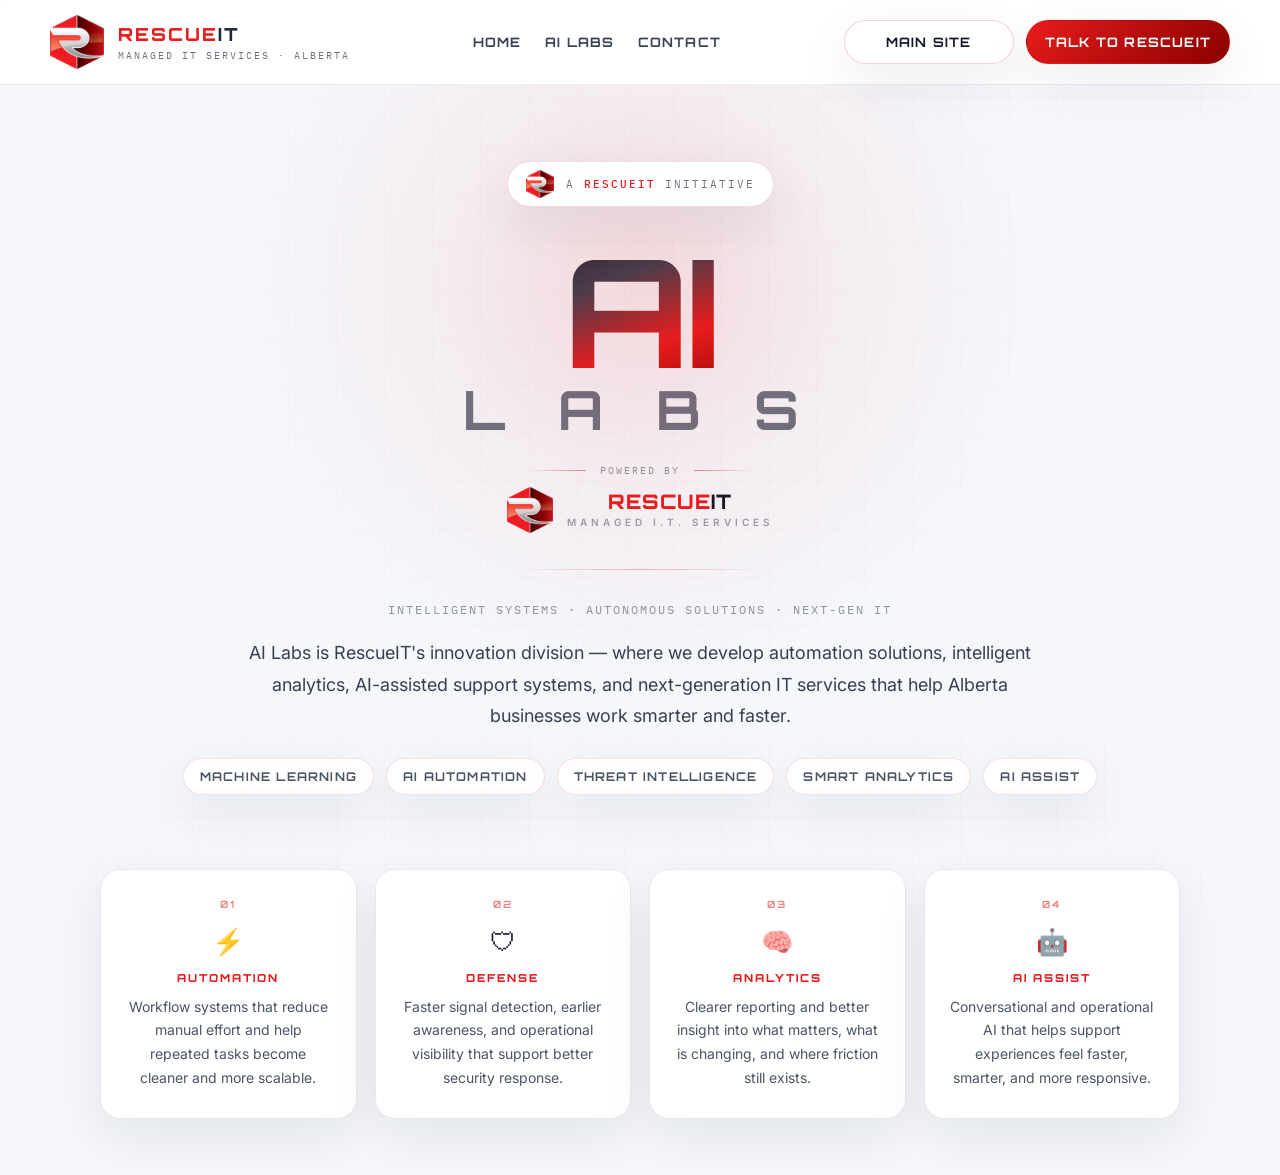
==== ai-labs.html @ b79b4581 "Fix mobile responsiveness for RescueIT website - Add comprehensive mobile media queries (@820px and " ====
<!DOCTYPE html>
<html lang="en">
<head>
  <meta charset="UTF-8" />
  <meta name="viewport" content="width=device-width, initial-scale=1.0" />
  <title>AI Labs — Powered by RescueIT</title>
  <link rel="stylesheet" href="styles.css" />
  <style>
    .labs-hero{position:relative;display:flex;flex-direction:column;align-items:center;justify-content:center;text-align:center;padding:76px 24px 56px;overflow:hidden}
    .labs-hero::before{content:'';position:absolute;top:-180px;left:50%;transform:translateX(-50%);width:760px;height:760px;border-radius:50%;background:radial-gradient(circle, rgba(232,28,28,.14) 0%, rgba(232,28,28,.05) 34%, transparent 72%)}
    .labs-powered-top{display:flex;align-items:center;gap:12px;margin-bottom:36px;padding:8px 18px;border:1px solid rgba(204,17,17,0.16);background:#fff;backdrop-filter:blur(8px);box-shadow:var(--shadow);border-radius:999px}
    .labs-powered-top img{width:28px;height:28px;object-fit:contain}.labs-powered-text{font-family:'IBM Plex Mono',monospace;font-size:11px;letter-spacing:2px;color:#6b7280;text-transform:uppercase}.labs-powered-text strong{color:#e81c1c;font-weight:500}
    .labs-main-title{line-height:1;margin-bottom:6px}.labs-main-title .lbl-ai{font-family:'Orbitron',sans-serif;font-weight:800;font-size:clamp(86px,16vw,150px);letter-spacing:-2px;background:linear-gradient(160deg,#111827 0%, #374151 35%, #E81C1C 65%, #8B0000 100%);-webkit-background-clip:text;-webkit-text-fill-color:transparent;background-clip:text;display:block;line-height:.9}.labs-main-title .lbl-labs{font-family:'Orbitron',sans-serif;font-weight:700;font-size:clamp(30px,5.6vw,54px);letter-spacing:18px;color:#6b7280;display:block;text-transform:uppercase;margin-top:4px}
    .labs-powered-line{display:flex;align-items:center;justify-content:center;gap:14px;margin-top:22px;margin-bottom:10px}.labs-rule{width:60px;height:1px;background:linear-gradient(90deg, transparent, rgba(204,17,17,0.5))}.labs-rule.right{background:linear-gradient(90deg, rgba(204,17,17,0.5), transparent)}.labs-label{font-family:'IBM Plex Mono',monospace;font-size:10px;letter-spacing:2px;color:rgba(17,24,39,0.45);text-transform:uppercase}
    .labs-rescueit-mark{display:flex;align-items:center;gap:14px;margin-bottom:18px}.labs-rescueit-mark img{width:46px;height:46px;object-fit:contain}.labs-rm-name{font-family:'Orbitron',sans-serif;font-weight:800;font-size:20px;letter-spacing:1px;line-height:1}.labs-rm-name .r{color:#e81c1c}.labs-rm-name .it{color:#111827}.labs-rm-sub{font-family:'Inter',sans-serif;font-size:10px;font-weight:600;letter-spacing:4px;color:rgba(17,24,39,0.4);text-transform:uppercase;margin-top:4px}
    .labs-tagline{font-family:'IBM Plex Mono',monospace;font-size:12px;color:rgba(17,24,39,0.45);letter-spacing:2px;text-transform:uppercase;margin-top:32px;margin-bottom:20px}.labs-copy{max-width:820px;font-size:18px;line-height:1.75;color:#374151;margin-bottom:26px}.hero-pill{background:#fff;border-color:rgba(204,17,17,.14);color:#4b5563}
    .labs-card-grid{display:grid;grid-template-columns:repeat(4,1fr);gap:18px;width:100%;max-width:1080px;margin-top:46px}.labs-card{padding:28px 24px;background:#fff;border:1px solid var(--line);border-radius:20px;box-shadow:var(--shadow);position:relative}.labs-card::after{content:'';position:absolute;left:0;right:0;bottom:0;height:3px;background:linear-gradient(90deg, transparent, #cc1111, transparent);transform:scaleX(0);transition:transform .35s ease}.labs-card:hover::after{transform:scaleX(1)}.labs-card-no{font-family:'Orbitron',sans-serif;font-size:10px;color:rgba(204,17,17,0.5);letter-spacing:2px;margin-bottom:16px;font-weight:700}.labs-card-icon{font-size:26px;margin-bottom:14px}.labs-card-title{font-family:'Orbitron',sans-serif;font-size:11px;font-weight:800;letter-spacing:2px;color:#e81c1c;text-transform:uppercase;margin-bottom:10px}.labs-card-copy{font-size:14px;color:#4b5563;line-height:1.7}
    @media (max-width:1100px){.labs-card-grid{grid-template-columns:repeat(2,1fr)}}
    @media (max-width:820px){
      .labs-hero{padding:56px 20px 42px}
      .labs-powered-top{padding:6px 14px;margin-bottom:28px}
      .labs-powered-top img{width:24px;height:24px}
      .labs-powered-text{font-size:10px;letter-spacing:1.5px}
      .labs-main-title .lbl-ai{font-size:clamp(64px,14vw,110px)}
      .labs-main-title .lbl-labs{font-size:clamp(24px,5vw,42px);letter-spacing:10px}
      .labs-rule{width:40px}
      .labs-label{font-size:9px}
      .labs-rescueit-mark{transform:scale(.9);margin-bottom:14px}
      .labs-rescueit-mark img{width:38px;height:38px}
      .labs-rm-name{font-size:18px}
      .labs-tagline{font-size:11px;letter-spacing:1.5px;margin-top:24px;margin-bottom:16px}
      .labs-copy{font-size:16px;line-height:1.7;margin-bottom:20px}
      .labs-card-grid{grid-template-columns:1fr;gap:14px;margin-top:36px}
      .labs-card{padding:22px 18px}
      .labs-card-icon{font-size:24px;margin-bottom:12px}
      .labs-card-title{font-size:10px}
      .labs-card-copy{font-size:14px}
    }
    @media (max-width:480px){
      .labs-hero{padding:42px 16px 32px}
      .labs-main-title .lbl-ai{font-size:clamp(56px,12vw,90px)}
      .labs-main-title .lbl-labs{font-size:clamp(20px,4.5vw,36px);letter-spacing:8px}
      .labs-copy{font-size:15px}
      .labs-card{padding:20px 16px}
    }
  </style>
</head>
<body>
  <div class="shell">
    <header class="topbar">
      <div class="container topbar-inner">
        <a class="brand" href="index.html"><img class="brand-logo" src="logo.png" alt="RescueIT logo" /><div><div class="brand-name"><span class="r">RESCUE</span><span class="it">IT</span></div><div class="brand-sub">Managed IT Services · Alberta</div></div></a>
        <nav class="nav"><a href="index.html">Home</a><a class="active" href="ai-labs.html">AI Labs</a><a href="index.html#contact">Contact</a></nav>
        <div class="cta-group"><a class="btn" href="index.html">Main Site</a><a class="btn primary" href="index.html#contact">Talk to RescueIT</a></div>
      </div>
    </header>

    <section class="labs-hero">
      <div class="labs-powered-top"><img src="logo.png" alt="RescueIT logo" /><div class="labs-powered-text">A <strong>RescueIT</strong> Initiative</div></div>
      <div class="labs-main-title"><span class="lbl-ai">AI</span><span class="lbl-labs">L A B S</span></div>
      <div class="labs-powered-line"><div class="labs-rule"></div><span class="labs-label">Powered by</span><div class="labs-rule right"></div></div>
      <div class="labs-rescueit-mark"><img src="logo.png" alt="RescueIT logo" /><div><div class="labs-rm-name"><span class="r">RESCUE</span><span class="it">IT</span></div><div class="labs-rm-sub">Managed I.T. Services</div></div></div>
      <div style="width:260px;max-width:80vw;height:1px;background:linear-gradient(90deg,transparent,rgba(204,17,17,0.28),transparent);margin:18px auto 0;"></div>
      <p class="labs-tagline">Intelligent Systems · Autonomous Solutions · Next-Gen IT</p>
      <p class="labs-copy">AI Labs is RescueIT's innovation division — where we develop automation solutions, intelligent analytics, AI-assisted support systems, and next-generation IT services that help Alberta businesses work smarter and faster.</p>
      <div class="hero-list"><div class="hero-pill">Machine Learning</div><div class="hero-pill">AI Automation</div><div class="hero-pill">Threat Intelligence</div><div class="hero-pill">Smart Analytics</div><div class="hero-pill">AI Assist</div></div>
      <div class="labs-card-grid">
        <div class="labs-card"><div class="labs-card-no">01</div><div class="labs-card-icon">⚡</div><div class="labs-card-title">Automation</div><div class="labs-card-copy">Workflow systems that reduce manual effort and help repeated tasks become cleaner and more scalable.</div></div>
        <div class="labs-card"><div class="labs-card-no">02</div><div class="labs-card-icon">🛡</div><div class="labs-card-title">Defense</div><div class="labs-card-copy">Faster signal detection, earlier awareness, and operational visibility that support better security response.</div></div>
        <div class="labs-card"><div class="labs-card-no">03</div><div class="labs-card-icon">🧠</div><div class="labs-card-title">Analytics</div><div class="labs-card-copy">Clearer reporting and better insight into what matters, what is changing, and where friction still exists.</div></div>
        <div class="labs-card"><div class="labs-card-no">04</div><div class="labs-card-icon">🤖</div><div class="labs-card-title">AI Assist</div><div class="labs-card-copy">Conversational and operational AI that helps support experiences feel faster, smarter, and more responsive.</div></div>
      </div>
    </section>
  </div>
</body>
</html>
---- styles.css ----
@import url('https://fonts.googleapis.com/css2?family=Inter:wght@400;500;600;700;800&family=Orbitron:wght@600;700;800;900&family=IBM+Plex+Mono:wght@400;500&display=swap');
:root {
  --red:#cc1111; --red-bright:#e81c1c; --red-dark:#8b0000; --bg:#f5f7fb; --panel:#ffffff; --line:#e5e7eb; --text:#111827; --text-soft:#374151; --text-muted:#6b7280; --shadow:0 18px 50px rgba(17,24,39,.08); --max:1180px;
}
*{box-sizing:border-box;margin:0;padding:0} html{scroll-behavior:smooth} body{background:var(--bg);color:var(--text);font-family:'Inter',sans-serif;overflow-x:hidden}
body::before{content:'';position:fixed;inset:0;background-image:linear-gradient(rgba(204,17,17,0.02) 1px, transparent 1px),linear-gradient(90deg, rgba(204,17,17,0.02) 1px, transparent 1px);background-size:48px 48px;pointer-events:none;z-index:0} a{color:inherit;text-decoration:none} img{max-width:100%;display:block}.shell{position:relative;z-index:2}.container{width:min(var(--max), calc(100% - 40px));margin:0 auto}
.topbar{position:sticky;top:0;z-index:30;border-bottom:1px solid rgba(17,24,39,.08);background:rgba(255,255,255,.92);backdrop-filter:blur(12px)}.topbar-inner{min-height:84px;display:flex;align-items:center;justify-content:space-between;gap:24px}.brand{display:flex;align-items:center;gap:14px;min-width:0}.brand-logo{width:54px;height:54px;object-fit:contain}.brand-name{font-family:'Orbitron',sans-serif;font-weight:800;letter-spacing:2px;font-size:18px}.brand-name .r{color:var(--red-bright)}.brand-name .it{color:#1f2937}.brand-sub{font-family:'IBM Plex Mono',monospace;font-size:10px;letter-spacing:2px;text-transform:uppercase;color:var(--text-muted);margin-top:4px}
.nav{display:flex;align-items:center;gap:24px;flex-wrap:wrap;justify-content:center}.nav a{font-family:'Orbitron',sans-serif;font-size:13px;font-weight:700;letter-spacing:1.1px;text-transform:uppercase;color:var(--text-soft);transition:color .25s ease}.nav a:hover{color:var(--red)}
.cta-group{display:flex;gap:12px;flex-wrap:wrap;justify-content:flex-end}.btn{font-family:'Orbitron',sans-serif;display:inline-flex;align-items:center;justify-content:center;min-height:44px;min-width:170px;padding:0 18px;border:1px solid rgba(204,17,17,0.18);background:#fff;color:var(--text);font-size:13px;font-weight:700;letter-spacing:1.2px;text-transform:uppercase;transition:all .25s ease;box-shadow:var(--shadow);border-radius:999px;text-align:center}.btn:hover{border-color:var(--red-bright);transform:translateY(-1px)}.btn.primary{background:linear-gradient(135deg,var(--red-bright),var(--red-dark));border-color:transparent;color:#fff}
.hero{padding:86px 0 56px;position:relative;overflow:hidden}.hero::before{content:'';position:absolute;top:-140px;right:-120px;width:520px;height:520px;border-radius:50%;background:radial-gradient(circle, rgba(232,28,28,.14) 0%, rgba(232,28,28,.05) 32%, transparent 72%)}.hero-grid{display:grid;grid-template-columns:1.08fr .92fr;gap:48px;align-items:center}.eyebrow{display:inline-flex;align-items:center;gap:10px;padding:8px 20px;border:1px solid #d0ced4;background:transparent;font-family:'IBM Plex Mono',monospace;font-size:12px;letter-spacing:3px;text-transform:uppercase;color:#3a3a4a;margin-bottom:22px;box-shadow:none;border-radius:25px}.eyebrow strong{color:#e63946;font-weight:400}
h1{font-family:'Orbitron',sans-serif;font-size:clamp(42px,7vw,80px);line-height:1.05;letter-spacing:0px;margin-bottom:20px;max-width:11ch;color:#1a1a2e;font-weight:800;text-transform:lowercase}.h1-line1{color:#1a1a2e}.h1-line2{color:#7d1a2e}.h1-line3{color:#e63946}.h1-line4{color:#1a1a2e}.hero-copy{max-width:720px;font-size:20px;line-height:1.7;color:var(--text-soft);margin-bottom:28px}.hero-list{display:flex;flex-wrap:wrap;gap:12px;margin-bottom:28px}.hero-pill{font-family:'Orbitron',sans-serif;padding:10px 16px;border:1px solid rgba(204,17,17,0.14);background:#fff;font-size:12px;letter-spacing:1.2px;font-weight:700;text-transform:uppercase;color:#4b5563;box-shadow:var(--shadow);border-radius:999px}
.section{padding:82px 0}.section-head{max-width:820px;margin-bottom:36px}.section-kicker,.panel-kicker{font-family:'IBM Plex Mono',monospace;font-size:10px;letter-spacing:2px;text-transform:uppercase;color:var(--red);margin-bottom:14px}.section-title,.panel-title{font-family:'Orbitron',sans-serif;font-size:clamp(28px,4vw,40px);line-height:1.12;letter-spacing:1px;margin-bottom:14px;color:#111827;font-weight:800}.section-copy,.panel-copy{color:var(--text-soft);font-size:17px;line-height:1.75}
.grid-2,.grid-3,.grid-4{display:grid;gap:18px}.grid-2{grid-template-columns:repeat(2,1fr)}.grid-3{grid-template-columns:repeat(3,1fr)}.grid-4{grid-template-columns:repeat(4,1fr)}.panel,.card{background:#fff;border:1px solid var(--line);padding:24px;position:relative;overflow:hidden;transition:all .25s ease;box-shadow:var(--shadow);border-radius:20px}.panel::after,.card::after{content:'';position:absolute;left:0;right:0;bottom:0;height:3px;background:linear-gradient(90deg,transparent,var(--red),transparent);transform:scaleX(0);transition:transform .3s ease}.panel:hover::after,.card:hover::after{transform:scaleX(1)}.card:hover{transform:translateY(-4px)}.card-no{font-family:'Orbitron',sans-serif;color:rgba(232,28,28,.82);font-size:18px;margin-bottom:12px;font-weight:800}.card-title{font-family:'Orbitron',sans-serif;font-size:13px;text-transform:uppercase;letter-spacing:1.5px;color:var(--red-bright);margin-bottom:8px;font-weight:700}.card-copy{font-size:15px}
.contact-grid{display:grid;grid-template-columns:1.1fr .9fr;gap:22px}.contact-item{padding-bottom:14px;border-bottom:1px solid var(--line)}.contact-item:last-child{border-bottom:none;padding-bottom:0}.contact-label{font-family:'IBM Plex Mono',monospace;font-size:10px;letter-spacing:2px;text-transform:uppercase;color:var(--red);margin-bottom:7px}.contact-value{color:#111827;font-size:20px;font-weight:700}
/* HubSpot Form Responsive Styles */
#hubspot-form-wrapper{width:100%}
#hubspot-form-wrapper .hs-form{width:100%!important}
#hubspot-form-wrapper .hs-form-field{margin-bottom:16px}
#hubspot-form-wrapper .hs-input{width:100%!important;padding:12px 16px;border:1px solid var(--line);border-radius:8px;font-size:15px;font-family:'Inter',sans-serif;transition:border-color .25s ease}
#hubspot-form-wrapper .hs-input:focus{outline:none;border-color:var(--red-bright)}
#hubspot-form-wrapper textarea.hs-input{min-height:120px;resize:vertical}
#hubspot-form-wrapper .hs-button{font-family:'Orbitron',sans-serif;width:100%;min-height:48px;padding:0 24px;background:linear-gradient(135deg,var(--red-bright),var(--red-dark));border:none;color:#fff;font-size:13px;font-weight:700;letter-spacing:1.2px;text-transform:uppercase;border-radius:999px;cursor:pointer;transition:all .25s ease}
#hubspot-form-wrapper .hs-button:hover{transform:translateY(-1px);box-shadow:0 8px 24px rgba(204,17,17,0.25)}
#hubspot-form-wrapper .hs-error-msgs{list-style:none;padding:0;margin:8px 0 0 0}
#hubspot-form-wrapper .hs-error-msg{color:var(--red);font-size:13px;margin-top:4px}

.footer{border-top:1px solid rgba(17,24,39,.08);padding:28px 0 42px}.footer-inner{display:flex;align-items:center;justify-content:space-between;gap:20px;flex-wrap:wrap}.footer-copy{font-family:'IBM Plex Mono',monospace;font-size:10px;color:var(--text-muted);letter-spacing:2px;text-transform:uppercase}
/* Tablet breakpoint */
@media (max-width:1100px){
  .hero-grid,.contact-grid{grid-template-columns:1fr}
  .grid-3,.grid-4{grid-template-columns:repeat(2,1fr)}
  .container{width:calc(100% - 32px)}
}

/* Mobile breakpoint */
@media (max-width:820px){
  /* Header/Navigation */
  .topbar{position:relative}
  .topbar-inner{min-height:auto;padding:14px 0;flex-direction:column;align-items:stretch;gap:16px}
  .brand{justify-content:center}
  .brand-logo{width:44px;height:44px}
  .brand-name{font-size:16px;letter-spacing:1.5px}
  .brand-sub{font-size:9px}
  
  /* Navigation - horizontal scroll on mobile */
  .nav{justify-content:flex-start;overflow-x:auto;padding-bottom:4px;-webkit-overflow-scrolling:touch}
  .nav::-webkit-scrollbar{height:2px}
  .nav::-webkit-scrollbar-thumb{background:rgba(204,17,17,0.3);border-radius:2px}
  .nav a{white-space:nowrap;font-size:11px}
  
  /* CTA buttons - stack vertically on mobile */
  .cta-group{flex-direction:column;gap:10px}
  .btn{width:100%;min-height:48px;font-size:12px;min-width:auto}
  
  /* Hero section */
  .hero{padding:48px 0 36px}
  .hero-grid{grid-template-columns:1fr;gap:32px}
  .eyebrow{font-size:10px;letter-spacing:2px;padding:6px 14px}
  h1{font-size:clamp(36px,10vw,56px);max-width:100%;margin-bottom:18px}
  .hero-copy{font-size:16px;line-height:1.65;margin-bottom:20px}
  .hero-list{gap:8px;margin-bottom:20px}
  .hero-pill{font-size:10px;padding:8px 12px}
  
  /* Panel responsive */
  .panel{padding:20px}
  .panel-kicker{font-size:9px}
  .panel-title{font-size:clamp(22px,5vw,32px);line-height:1.2}
  .panel-copy{font-size:15px;line-height:1.7}
  .panel-grid{grid-template-columns:1fr!important}
  
  /* Grids - all single column on mobile */
  .grid-2,.grid-3,.grid-4{grid-template-columns:1fr;gap:14px}
  
  /* Cards */
  .card,.panel{padding:20px;border-radius:16px}
  .card-no{font-size:16px;margin-bottom:10px}
  .card-title{font-size:12px;letter-spacing:1.2px}
  .card-copy{font-size:15px;line-height:1.65}
  
  /* Sections */
  .section{padding:56px 0}
  .section-head{margin-bottom:28px}
  .section-kicker{font-size:9px}
  .section-title{font-size:clamp(24px,6vw,36px);line-height:1.15}
  .section-copy{font-size:16px;line-height:1.7}
  
  /* Contact section */
  .contact-grid{grid-template-columns:1fr;gap:18px}
  .contact-value{font-size:18px}
  
  /* HubSpot form mobile adjustments */
  #hubspot-form-wrapper .hs-input{font-size:16px;padding:14px}
  #hubspot-form-wrapper textarea.hs-input{min-height:100px}
  #hubspot-form-wrapper .hs-button{min-height:52px;font-size:12px}
  
  /* Footer */
  .footer{padding:24px 0 36px}
  .footer-inner{flex-direction:column;align-items:center;text-align:center}
  .footer-copy{font-size:9px}
  
  /* Container width for mobile */
  .container{width:calc(100% - 24px)}
}

/* Small mobile breakpoint */
@media (max-width:480px){
  h1{font-size:clamp(32px,9vw,48px)}
  .hero-copy,.section-copy,.panel-copy,.card-copy{font-size:15px}
  .btn{min-height:46px;font-size:11px;padding:0 14px}
  .hero{padding:36px 0 28px}
  .section{padding:42px 0}
  .container{width:calc(100% - 20px)}
  .panel-title,.section-title{font-size:clamp(20px,5.5vw,30px)}
  .card,.panel{padding:18px}
}
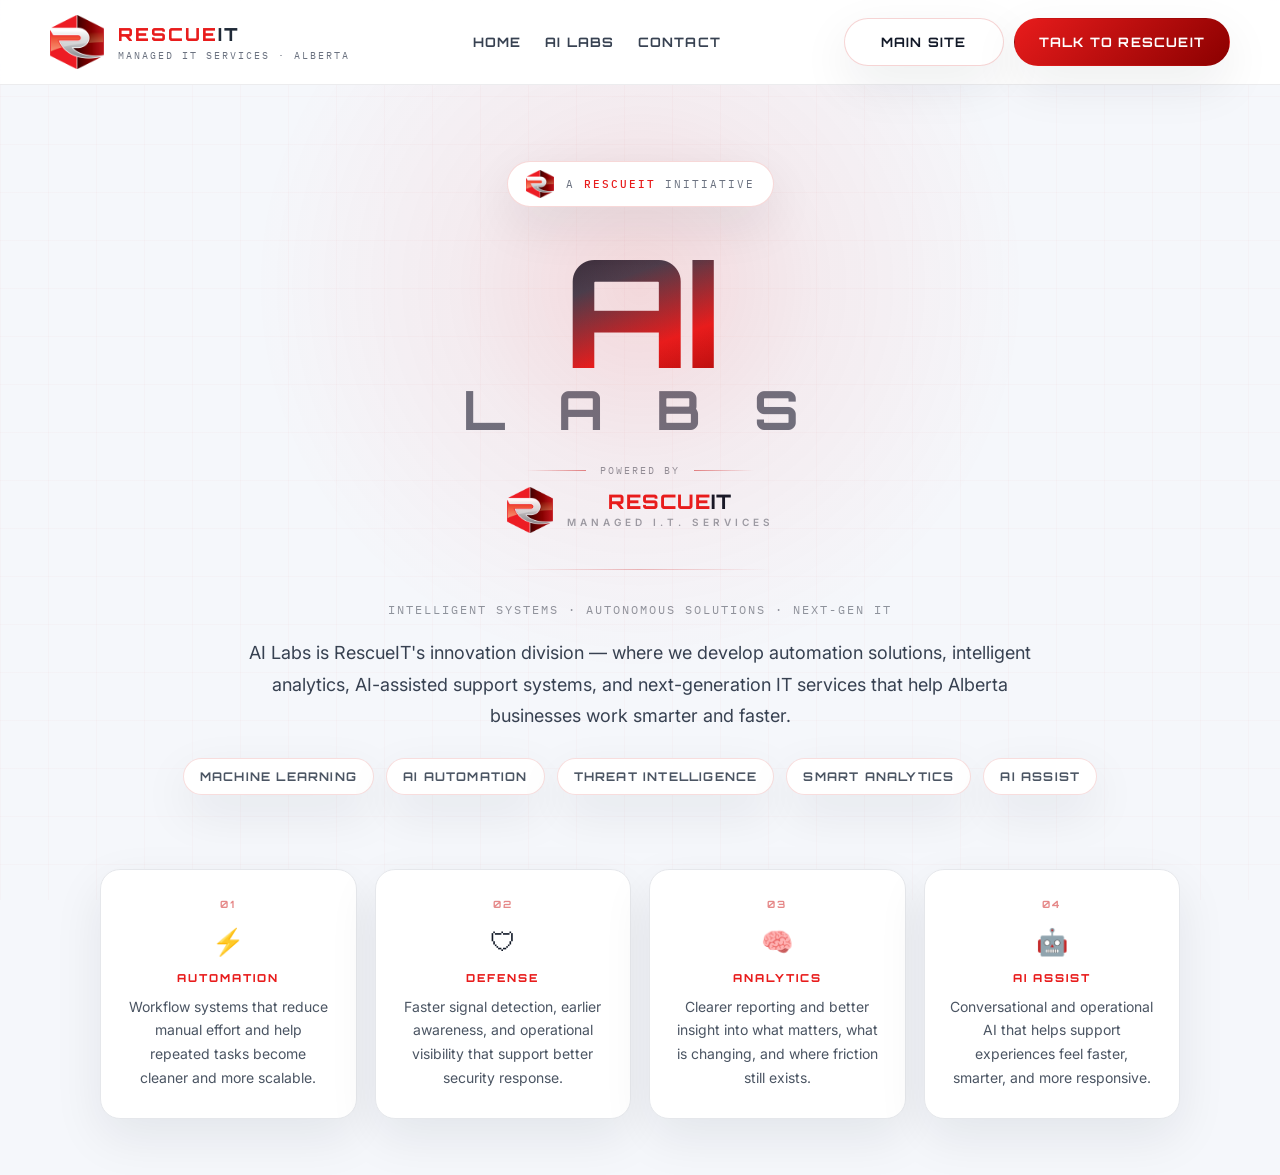
==== commit ef217ac1: "Add RescueIT favicon to website" ====
--- a/ai-labs.html
+++ b/ai-labs.html
@@ -4,6 +4,7 @@
   <meta charset="UTF-8" />
   <meta name="viewport" content="width=device-width, initial-scale=1.0" />
   <title>AI Labs — Powered by RescueIT</title>
+  <link rel="icon" type="image/png" href="favicon.png">
   <link rel="stylesheet" href="styles.css" />
   <style>
     .labs-hero{position:relative;display:flex;flex-direction:column;align-items:center;justify-content:center;text-align:center;padding:76px 24px 56px;overflow:hidden}
--- a/styles.css
+++ b/styles.css
@@ -6,12 +6,21 @@
 body::before{content:'';position:fixed;inset:0;background-image:linear-gradient(rgba(204,17,17,0.02) 1px, transparent 1px),linear-gradient(90deg, rgba(204,17,17,0.02) 1px, transparent 1px);background-size:48px 48px;pointer-events:none;z-index:0} a{color:inherit;text-decoration:none} img{max-width:100%;display:block}.shell{position:relative;z-index:2}.container{width:min(var(--max), calc(100% - 40px));margin:0 auto}
 .topbar{position:sticky;top:0;z-index:30;border-bottom:1px solid rgba(17,24,39,.08);background:rgba(255,255,255,.92);backdrop-filter:blur(12px)}.topbar-inner{min-height:84px;display:flex;align-items:center;justify-content:space-between;gap:24px}.brand{display:flex;align-items:center;gap:14px;min-width:0}.brand-logo{width:54px;height:54px;object-fit:contain}.brand-name{font-family:'Orbitron',sans-serif;font-weight:800;letter-spacing:2px;font-size:18px}.brand-name .r{color:var(--red-bright)}.brand-name .it{color:#1f2937}.brand-sub{font-family:'IBM Plex Mono',monospace;font-size:10px;letter-spacing:2px;text-transform:uppercase;color:var(--text-muted);margin-top:4px}
 .nav{display:flex;align-items:center;gap:24px;flex-wrap:wrap;justify-content:center}.nav a{font-family:'Orbitron',sans-serif;font-size:13px;font-weight:700;letter-spacing:1.1px;text-transform:uppercase;color:var(--text-soft);transition:color .25s ease}.nav a:hover{color:var(--red)}
-.cta-group{display:flex;gap:12px;flex-wrap:wrap;justify-content:flex-end}.btn{font-family:'Orbitron',sans-serif;display:inline-flex;align-items:center;justify-content:center;min-height:44px;min-width:170px;padding:0 18px;border:1px solid rgba(204,17,17,0.18);background:#fff;color:var(--text);font-size:13px;font-weight:700;letter-spacing:1.2px;text-transform:uppercase;transition:all .25s ease;box-shadow:var(--shadow);border-radius:999px;text-align:center}.btn:hover{border-color:var(--red-bright);transform:translateY(-1px)}.btn.primary{background:linear-gradient(135deg,var(--red-bright),var(--red-dark));border-color:transparent;color:#fff}
-.hero{padding:86px 0 56px;position:relative;overflow:hidden}.hero::before{content:'';position:absolute;top:-140px;right:-120px;width:520px;height:520px;border-radius:50%;background:radial-gradient(circle, rgba(232,28,28,.14) 0%, rgba(232,28,28,.05) 32%, transparent 72%)}.hero-grid{display:grid;grid-template-columns:1.08fr .92fr;gap:48px;align-items:center}.eyebrow{display:inline-flex;align-items:center;gap:10px;padding:8px 20px;border:1px solid #d0ced4;background:transparent;font-family:'IBM Plex Mono',monospace;font-size:12px;letter-spacing:3px;text-transform:uppercase;color:#3a3a4a;margin-bottom:22px;box-shadow:none;border-radius:25px}.eyebrow strong{color:#e63946;font-weight:400}
+.cta-group{display:flex;gap:10px;flex-wrap:wrap;justify-content:flex-end;align-items:center}.cta-group .btn{min-width:160px}.btn{font-family:'Orbitron',sans-serif;display:inline-flex;align-items:center;justify-content:center;min-height:48px;padding:0 24px;border:1px solid rgba(204,17,17,0.18);background:#fff;color:var(--text);font-size:13px;font-weight:700;letter-spacing:1.2px;text-transform:uppercase;transition:all .25s ease;box-shadow:var(--shadow);border-radius:999px;text-align:center;white-space:nowrap}.btn:hover{border-color:var(--red-bright);transform:translateY(-1px);box-shadow:0 8px 24px rgba(204,17,17,0.15)}.btn.primary{background:linear-gradient(135deg,var(--red-bright),var(--red-dark));border-color:transparent;color:#fff}.btn.primary:hover{box-shadow:0 8px 24px rgba(204,17,17,0.3)}
+.hero{padding:82px 0 56px;position:relative;overflow:hidden}.hero::before{content:'';position:absolute;top:-140px;right:-120px;width:520px;height:520px;border-radius:50%;background:radial-gradient(circle, rgba(232,28,28,.14) 0%, rgba(232,28,28,.05) 32%, transparent 72%)}.hero-grid{display:grid;grid-template-columns:1.08fr .92fr;gap:48px;align-items:center}.eyebrow{display:inline-flex;align-items:center;gap:10px;padding:8px 20px;border:1px solid #d0ced4;background:transparent;font-family:'IBM Plex Mono',monospace;font-size:12px;letter-spacing:3px;text-transform:uppercase;color:#3a3a4a;margin-bottom:22px;box-shadow:none;border-radius:25px}.eyebrow strong{color:#e63946;font-weight:400}
 h1{font-family:'Orbitron',sans-serif;font-size:clamp(42px,7vw,80px);line-height:1.05;letter-spacing:0px;margin-bottom:20px;max-width:11ch;color:#1a1a2e;font-weight:800;text-transform:lowercase}.h1-line1{color:#1a1a2e}.h1-line2{color:#7d1a2e}.h1-line3{color:#e63946}.h1-line4{color:#1a1a2e}.hero-copy{max-width:720px;font-size:20px;line-height:1.7;color:var(--text-soft);margin-bottom:28px}.hero-list{display:flex;flex-wrap:wrap;gap:12px;margin-bottom:28px}.hero-pill{font-family:'Orbitron',sans-serif;padding:10px 16px;border:1px solid rgba(204,17,17,0.14);background:#fff;font-size:12px;letter-spacing:1.2px;font-weight:700;text-transform:uppercase;color:#4b5563;box-shadow:var(--shadow);border-radius:999px}
-.section{padding:82px 0}.section-head{max-width:820px;margin-bottom:36px}.section-kicker,.panel-kicker{font-family:'IBM Plex Mono',monospace;font-size:10px;letter-spacing:2px;text-transform:uppercase;color:var(--red);margin-bottom:14px}.section-title,.panel-title{font-family:'Orbitron',sans-serif;font-size:clamp(28px,4vw,40px);line-height:1.12;letter-spacing:1px;margin-bottom:14px;color:#111827;font-weight:800}.section-copy,.panel-copy{color:var(--text-soft);font-size:17px;line-height:1.75}
-.grid-2,.grid-3,.grid-4{display:grid;gap:18px}.grid-2{grid-template-columns:repeat(2,1fr)}.grid-3{grid-template-columns:repeat(3,1fr)}.grid-4{grid-template-columns:repeat(4,1fr)}.panel,.card{background:#fff;border:1px solid var(--line);padding:24px;position:relative;overflow:hidden;transition:all .25s ease;box-shadow:var(--shadow);border-radius:20px}.panel::after,.card::after{content:'';position:absolute;left:0;right:0;bottom:0;height:3px;background:linear-gradient(90deg,transparent,var(--red),transparent);transform:scaleX(0);transition:transform .3s ease}.panel:hover::after,.card:hover::after{transform:scaleX(1)}.card:hover{transform:translateY(-4px)}.card-no{font-family:'Orbitron',sans-serif;color:rgba(232,28,28,.82);font-size:18px;margin-bottom:12px;font-weight:800}.card-title{font-family:'Orbitron',sans-serif;font-size:13px;text-transform:uppercase;letter-spacing:1.5px;color:var(--red-bright);margin-bottom:8px;font-weight:700}.card-copy{font-size:15px}
-.contact-grid{display:grid;grid-template-columns:1.1fr .9fr;gap:22px}.contact-item{padding-bottom:14px;border-bottom:1px solid var(--line)}.contact-item:last-child{border-bottom:none;padding-bottom:0}.contact-label{font-family:'IBM Plex Mono',monospace;font-size:10px;letter-spacing:2px;text-transform:uppercase;color:var(--red);margin-bottom:7px}.contact-value{color:#111827;font-size:20px;font-weight:700}
+.panel-grid{display:grid;grid-template-columns:1fr 1fr;gap:12px;margin-top:18px}.panel-mini{padding:16px;border:1px solid var(--line);border-radius:16px;background:#fbfcff}.panel-mini .panel-kicker{margin-bottom:8px}.panel-mini-text{font-weight:700;line-height:1.5;color:var(--text-soft);font-size:14px}
+.section{padding:72px 0}.section-head{max-width:820px;margin-bottom:36px}.section-kicker,.panel-kicker{font-family:'IBM Plex Mono',monospace;font-size:10px;letter-spacing:2px;text-transform:uppercase;color:var(--red);margin-bottom:14px}.section-title,.panel-title{font-family:'Orbitron',sans-serif;font-size:clamp(28px,4vw,40px);line-height:1.12;letter-spacing:1px;margin-bottom:14px;color:#111827;font-weight:800}.section-copy,.panel-copy{color:var(--text-soft);font-size:17px;line-height:1.75}
+.grid-2,.grid-3,.grid-4{display:grid;gap:20px}.grid-2{grid-template-columns:repeat(2,1fr)}.grid-3{grid-template-columns:repeat(3,1fr)}.grid-4{grid-template-columns:repeat(4,1fr)}.panel,.card{background:#fff;border:1px solid var(--line);padding:28px;position:relative;overflow:hidden;transition:all .25s ease;box-shadow:var(--shadow);border-radius:20px}.panel::after,.card::after{content:'';position:absolute;left:0;right:0;bottom:0;height:3px;background:linear-gradient(90deg,transparent,var(--red),transparent);transform:scaleX(0);transition:transform .3s ease}.panel:hover::after,.card:hover::after{transform:scaleX(1)}.card:hover{transform:translateY(-4px)}.card-no{font-family:'Orbitron',sans-serif;color:rgba(232,28,28,.82);font-size:18px;margin-bottom:12px;font-weight:800}.card-title{font-family:'Orbitron',sans-serif;font-size:13px;text-transform:uppercase;letter-spacing:1.5px;color:var(--red-bright);margin-bottom:8px;font-weight:700}.card-copy{font-size:15px}
+.contact-grid{display:grid;grid-template-columns:1.1fr .9fr;gap:24px}
+.contact-info-block{margin-top:28px;padding-top:28px;border-top:1px solid var(--line)}
+.contact-item{margin-bottom:20px;padding-bottom:20px;border-bottom:1px solid var(--line)}
+.contact-item-last{border-bottom:none;padding-bottom:0}
+.contact-label{font-family:'IBM Plex Mono',monospace;font-size:10px;letter-spacing:2px;text-transform:uppercase;color:var(--red);margin-bottom:7px}
+.contact-value{color:#111827;font-size:20px;font-weight:700}
+.contact-link{color:#e81c1c;text-decoration:none;transition:color .25s ease}
+.contact-link:hover{color:#cc1111}
+.contact-area{font-size:16px;line-height:1.6;color:var(--text-soft);font-weight:600}
 /* HubSpot Form Responsive Styles */
 #hubspot-form-wrapper{width:100%}
 #hubspot-form-wrapper .hs-form{width:100%!important}
@@ -49,8 +58,8 @@
   .nav a{white-space:nowrap;font-size:11px}
   
   /* CTA buttons - stack vertically on mobile */
-  .cta-group{flex-direction:column;gap:10px}
-  .btn{width:100%;min-height:48px;font-size:12px;min-width:auto}
+  .cta-group{flex-direction:column;gap:10px;width:100%}
+  .btn{width:100%;min-height:50px;font-size:12px;padding:0 20px}
   
   /* Hero section */
   .hero{padding:48px 0 36px}
@@ -66,19 +75,21 @@
   .panel-kicker{font-size:9px}
   .panel-title{font-size:clamp(22px,5vw,32px);line-height:1.2}
   .panel-copy{font-size:15px;line-height:1.7}
-  .panel-grid{grid-template-columns:1fr!important}
+  .panel-grid{grid-template-columns:1fr!important;gap:10px}
+  .panel-mini{padding:14px}
+  .panel-mini-text{font-size:14px}
   
   /* Grids - all single column on mobile */
-  .grid-2,.grid-3,.grid-4{grid-template-columns:1fr;gap:14px}
+  .grid-2,.grid-3,.grid-4{grid-template-columns:1fr;gap:16px}
   
   /* Cards */
-  .card,.panel{padding:20px;border-radius:16px}
+  .card,.panel{padding:24px;border-radius:16px}
   .card-no{font-size:16px;margin-bottom:10px}
   .card-title{font-size:12px;letter-spacing:1.2px}
   .card-copy{font-size:15px;line-height:1.65}
   
   /* Sections */
-  .section{padding:56px 0}
+  .section{padding:48px 0}
   .section-head{margin-bottom:28px}
   .section-kicker{font-size:9px}
   .section-title{font-size:clamp(24px,6vw,36px);line-height:1.15}
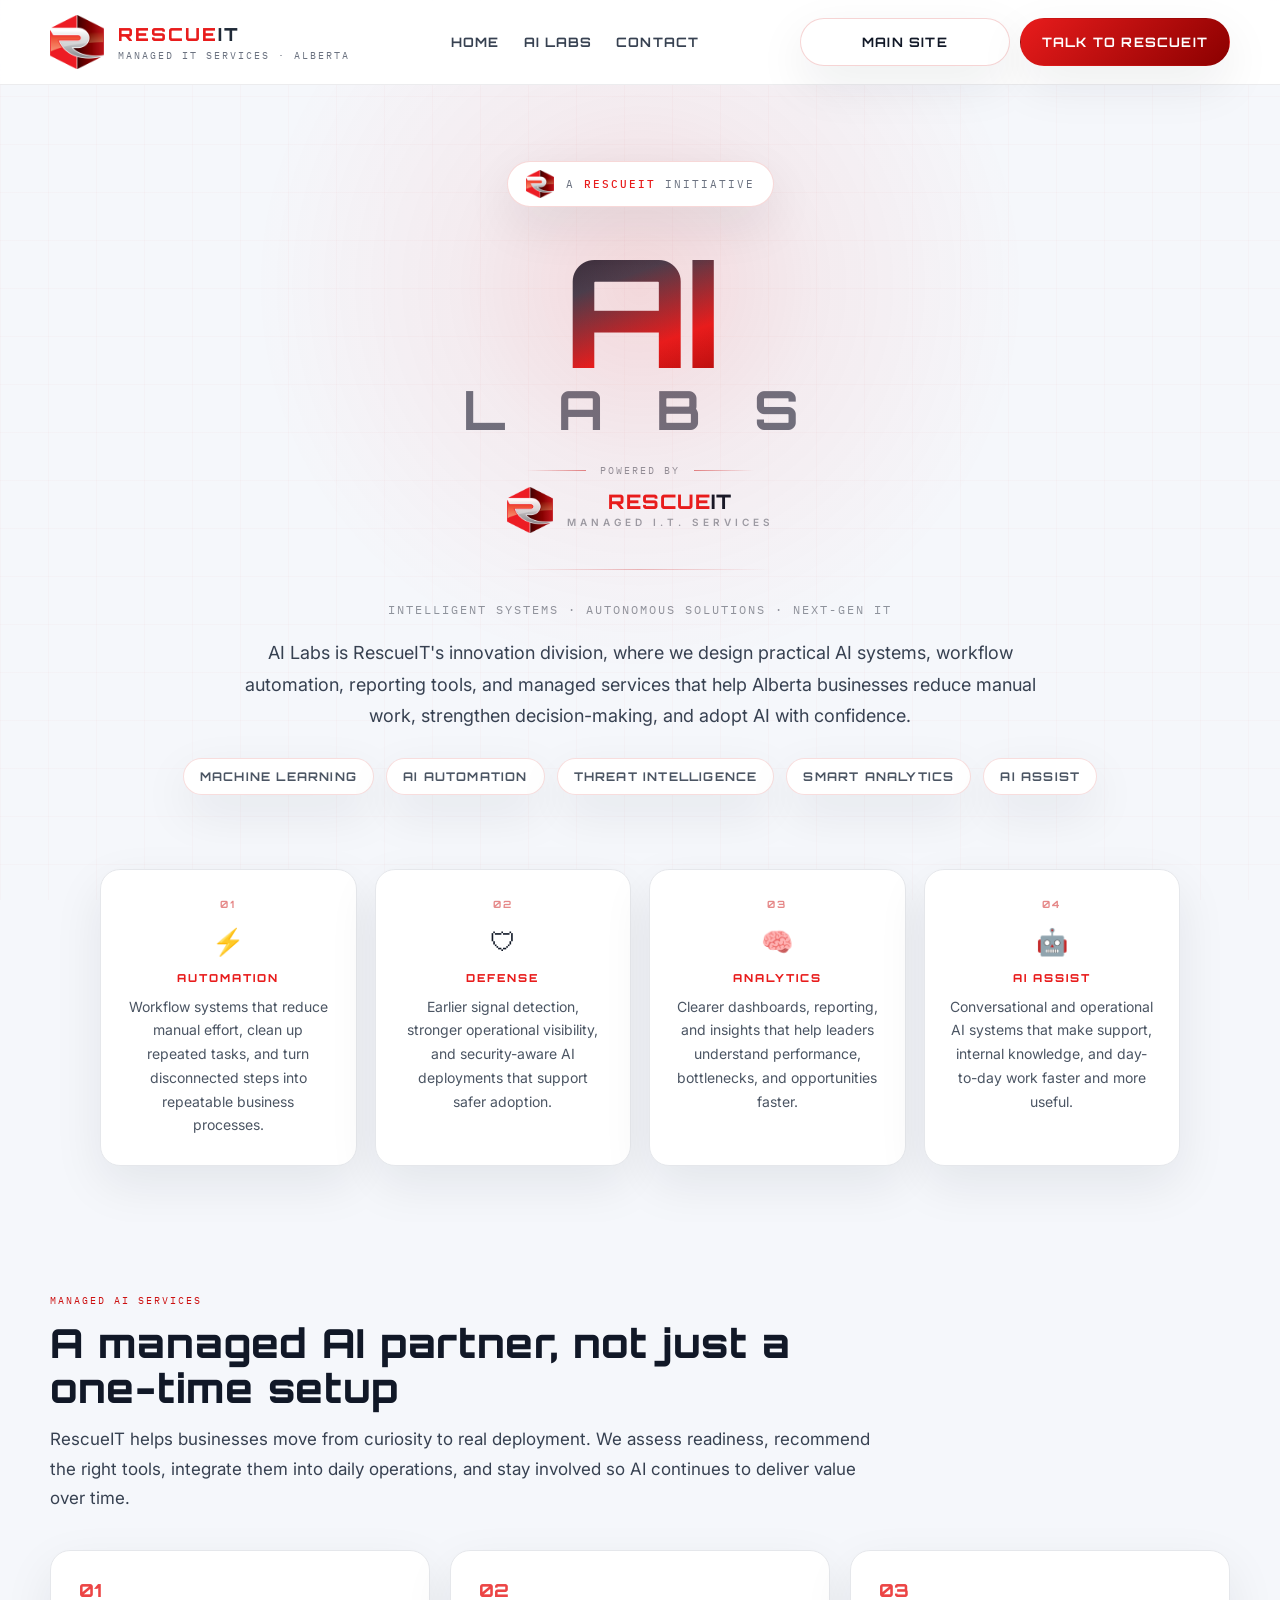
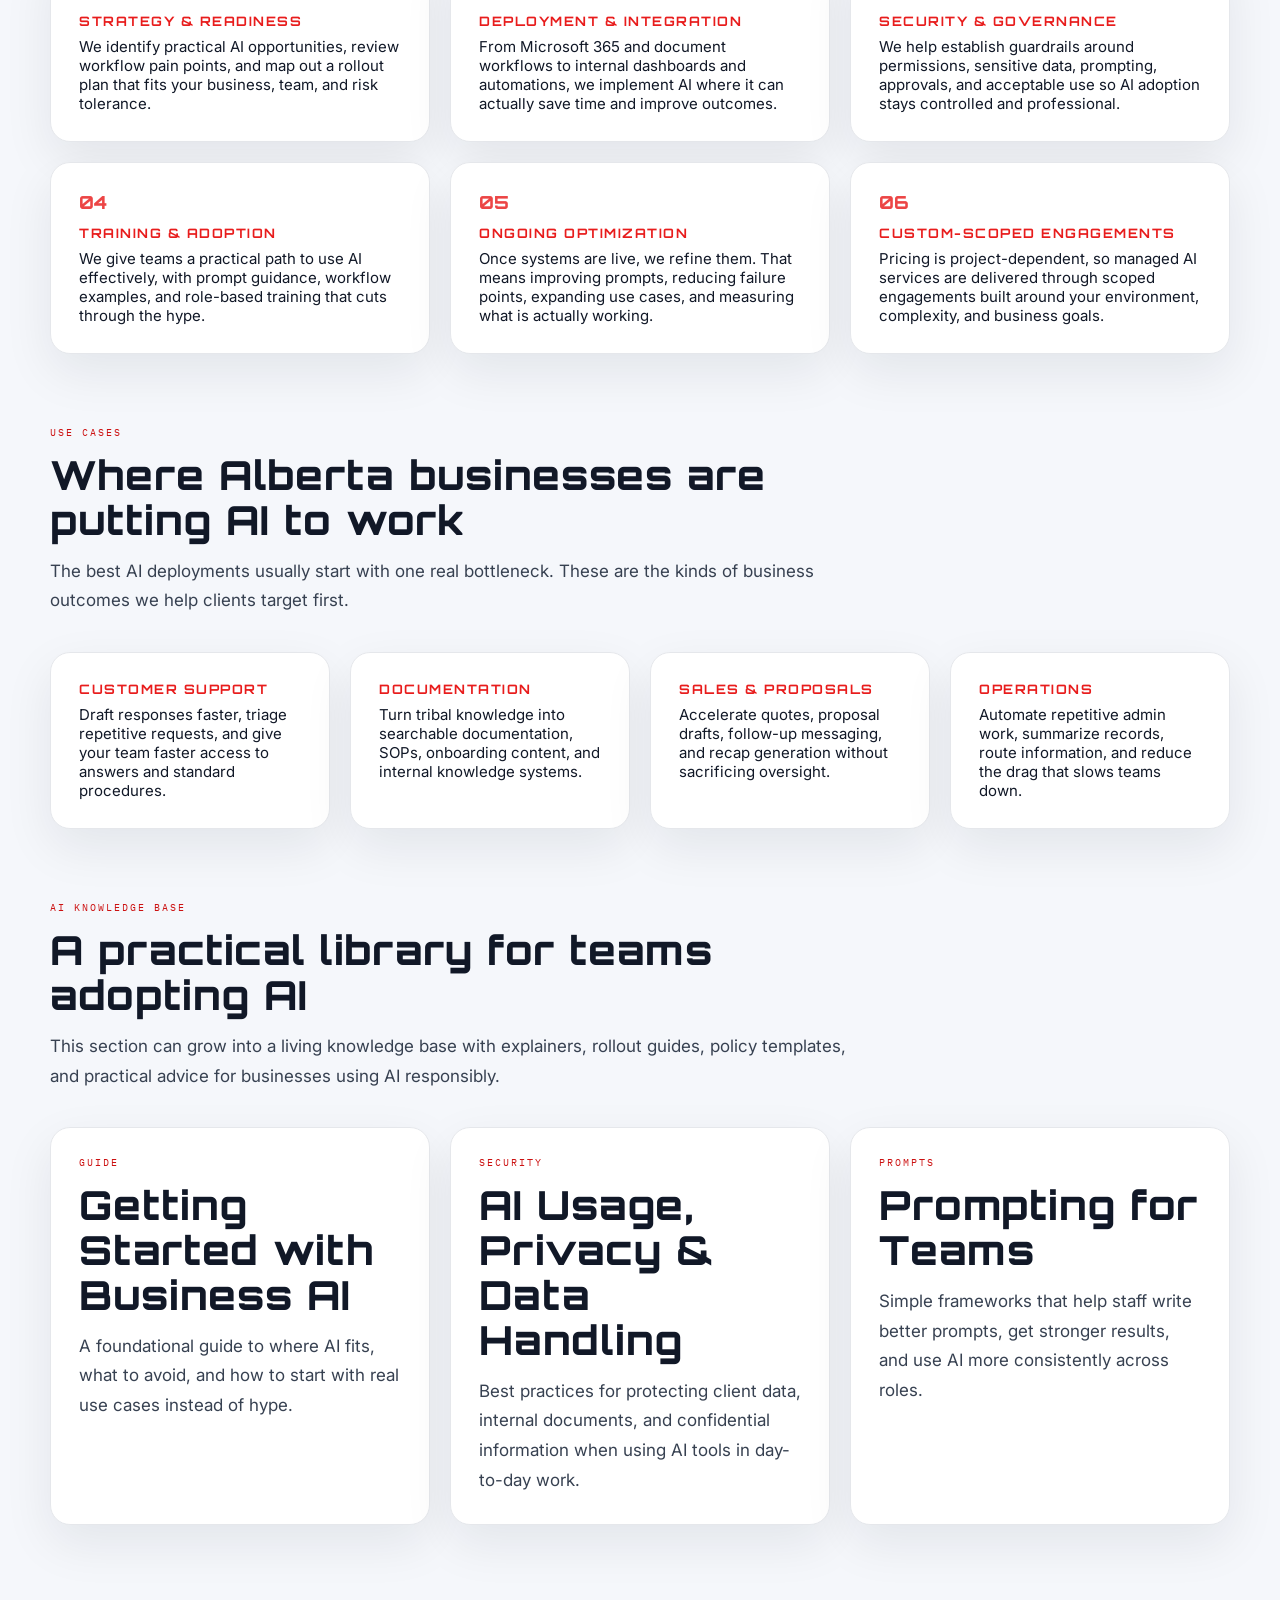
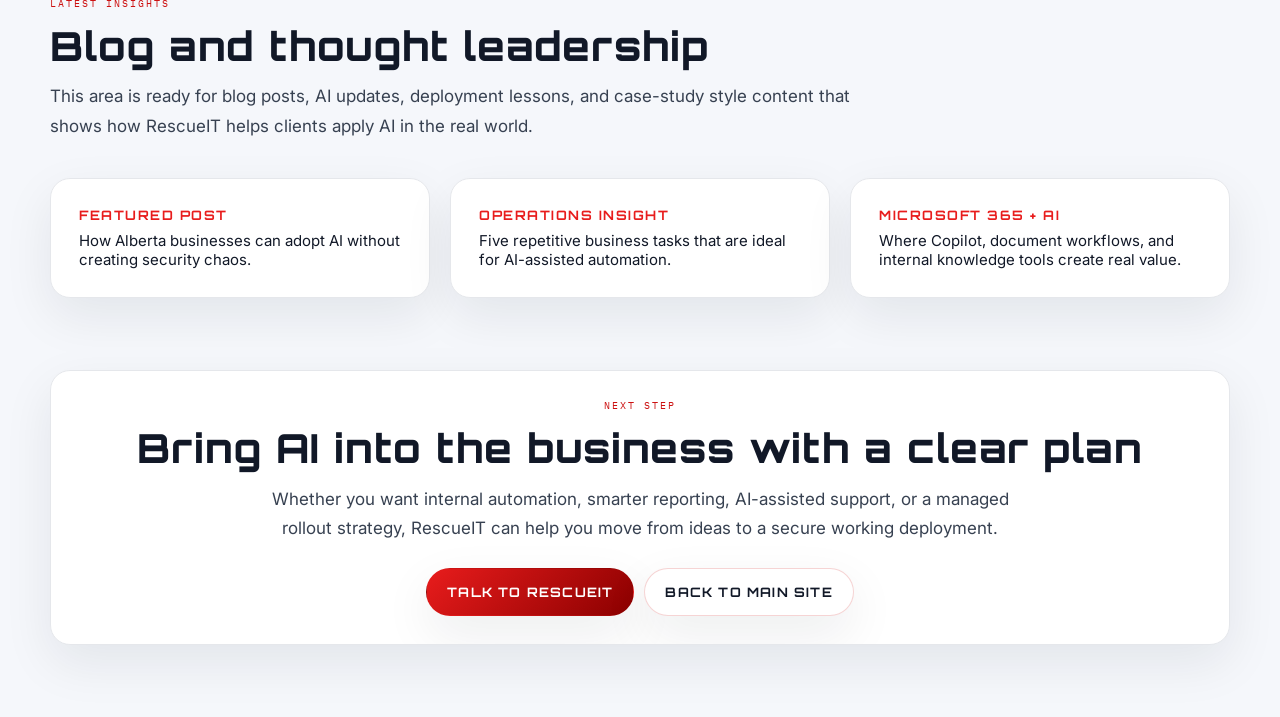
==== commit 3e35ed2a: "Expand AI Labs page with services, knowledge base, and blog sections" ====
--- a/ai-labs.html
+++ b/ai-labs.html
@@ -63,13 +63,88 @@
       <div class="labs-rescueit-mark"><img src="logo.png" alt="RescueIT logo" /><div><div class="labs-rm-name"><span class="r">RESCUE</span><span class="it">IT</span></div><div class="labs-rm-sub">Managed I.T. Services</div></div></div>
       <div style="width:260px;max-width:80vw;height:1px;background:linear-gradient(90deg,transparent,rgba(204,17,17,0.28),transparent);margin:18px auto 0;"></div>
       <p class="labs-tagline">Intelligent Systems · Autonomous Solutions · Next-Gen IT</p>
-      <p class="labs-copy">AI Labs is RescueIT's innovation division — where we develop automation solutions, intelligent analytics, AI-assisted support systems, and next-generation IT services that help Alberta businesses work smarter and faster.</p>
+      <p class="labs-copy">AI Labs is RescueIT's innovation division, where we design practical AI systems, workflow automation, reporting tools, and managed services that help Alberta businesses reduce manual work, strengthen decision-making, and adopt AI with confidence.</p>
       <div class="hero-list"><div class="hero-pill">Machine Learning</div><div class="hero-pill">AI Automation</div><div class="hero-pill">Threat Intelligence</div><div class="hero-pill">Smart Analytics</div><div class="hero-pill">AI Assist</div></div>
       <div class="labs-card-grid">
-        <div class="labs-card"><div class="labs-card-no">01</div><div class="labs-card-icon">⚡</div><div class="labs-card-title">Automation</div><div class="labs-card-copy">Workflow systems that reduce manual effort and help repeated tasks become cleaner and more scalable.</div></div>
-        <div class="labs-card"><div class="labs-card-no">02</div><div class="labs-card-icon">🛡</div><div class="labs-card-title">Defense</div><div class="labs-card-copy">Faster signal detection, earlier awareness, and operational visibility that support better security response.</div></div>
-        <div class="labs-card"><div class="labs-card-no">03</div><div class="labs-card-icon">🧠</div><div class="labs-card-title">Analytics</div><div class="labs-card-copy">Clearer reporting and better insight into what matters, what is changing, and where friction still exists.</div></div>
-        <div class="labs-card"><div class="labs-card-no">04</div><div class="labs-card-icon">🤖</div><div class="labs-card-title">AI Assist</div><div class="labs-card-copy">Conversational and operational AI that helps support experiences feel faster, smarter, and more responsive.</div></div>
+        <div class="labs-card"><div class="labs-card-no">01</div><div class="labs-card-icon">⚡</div><div class="labs-card-title">Automation</div><div class="labs-card-copy">Workflow systems that reduce manual effort, clean up repeated tasks, and turn disconnected steps into repeatable business processes.</div></div>
+        <div class="labs-card"><div class="labs-card-no">02</div><div class="labs-card-icon">🛡</div><div class="labs-card-title">Defense</div><div class="labs-card-copy">Earlier signal detection, stronger operational visibility, and security-aware AI deployments that support safer adoption.</div></div>
+        <div class="labs-card"><div class="labs-card-no">03</div><div class="labs-card-icon">🧠</div><div class="labs-card-title">Analytics</div><div class="labs-card-copy">Clearer dashboards, reporting, and insights that help leaders understand performance, bottlenecks, and opportunities faster.</div></div>
+        <div class="labs-card"><div class="labs-card-no">04</div><div class="labs-card-icon">🤖</div><div class="labs-card-title">AI Assist</div><div class="labs-card-copy">Conversational and operational AI systems that make support, internal knowledge, and day-to-day work faster and more useful.</div></div>
+      </div>
+    </section>
+
+    <section class="section">
+      <div class="container">
+        <div class="section-head">
+          <div class="section-kicker">Managed AI Services</div>
+          <h2 class="section-title">A managed AI partner, not just a one-time setup</h2>
+          <p class="section-copy">RescueIT helps businesses move from curiosity to real deployment. We assess readiness, recommend the right tools, integrate them into daily operations, and stay involved so AI continues to deliver value over time.</p>
+        </div>
+        <div class="grid-3">
+          <div class="card"><div class="card-no">01</div><div class="card-title">Strategy & Readiness</div><div class="card-copy">We identify practical AI opportunities, review workflow pain points, and map out a rollout plan that fits your business, team, and risk tolerance.</div></div>
+          <div class="card"><div class="card-no">02</div><div class="card-title">Deployment & Integration</div><div class="card-copy">From Microsoft 365 and document workflows to internal dashboards and automations, we implement AI where it can actually save time and improve outcomes.</div></div>
+          <div class="card"><div class="card-no">03</div><div class="card-title">Security & Governance</div><div class="card-copy">We help establish guardrails around permissions, sensitive data, prompting, approvals, and acceptable use so AI adoption stays controlled and professional.</div></div>
+          <div class="card"><div class="card-no">04</div><div class="card-title">Training & Adoption</div><div class="card-copy">We give teams a practical path to use AI effectively, with prompt guidance, workflow examples, and role-based training that cuts through the hype.</div></div>
+          <div class="card"><div class="card-no">05</div><div class="card-title">Ongoing Optimization</div><div class="card-copy">Once systems are live, we refine them. That means improving prompts, reducing failure points, expanding use cases, and measuring what is actually working.</div></div>
+          <div class="card"><div class="card-no">06</div><div class="card-title">Custom-Scoped Engagements</div><div class="card-copy">Pricing is project-dependent, so managed AI services are delivered through scoped engagements built around your environment, complexity, and business goals.</div></div>
+        </div>
+      </div>
+    </section>
+
+    <section class="section" style="padding-top:0;">
+      <div class="container">
+        <div class="section-head">
+          <div class="section-kicker">Use Cases</div>
+          <h2 class="section-title">Where Alberta businesses are putting AI to work</h2>
+          <p class="section-copy">The best AI deployments usually start with one real bottleneck. These are the kinds of business outcomes we help clients target first.</p>
+        </div>
+        <div class="grid-4">
+          <div class="card"><div class="card-title">Customer Support</div><div class="card-copy">Draft responses faster, triage repetitive requests, and give your team faster access to answers and standard procedures.</div></div>
+          <div class="card"><div class="card-title">Documentation</div><div class="card-copy">Turn tribal knowledge into searchable documentation, SOPs, onboarding content, and internal knowledge systems.</div></div>
+          <div class="card"><div class="card-title">Sales & Proposals</div><div class="card-copy">Accelerate quotes, proposal drafts, follow-up messaging, and recap generation without sacrificing oversight.</div></div>
+          <div class="card"><div class="card-title">Operations</div><div class="card-copy">Automate repetitive admin work, summarize records, route information, and reduce the drag that slows teams down.</div></div>
+        </div>
+      </div>
+    </section>
+
+    <section class="section" style="padding-top:0;">
+      <div class="container">
+        <div class="section-head">
+          <div class="section-kicker">AI Knowledge Base</div>
+          <h2 class="section-title">A practical library for teams adopting AI</h2>
+          <p class="section-copy">This section can grow into a living knowledge base with explainers, rollout guides, policy templates, and practical advice for businesses using AI responsibly.</p>
+        </div>
+        <div class="grid-3">
+          <div class="panel"><div class="panel-kicker">Guide</div><div class="panel-title">Getting Started with Business AI</div><div class="panel-copy">A foundational guide to where AI fits, what to avoid, and how to start with real use cases instead of hype.</div></div>
+          <div class="panel"><div class="panel-kicker">Security</div><div class="panel-title">AI Usage, Privacy & Data Handling</div><div class="panel-copy">Best practices for protecting client data, internal documents, and confidential information when using AI tools in day-to-day work.</div></div>
+          <div class="panel"><div class="panel-kicker">Prompts</div><div class="panel-title">Prompting for Teams</div><div class="panel-copy">Simple frameworks that help staff write better prompts, get stronger results, and use AI more consistently across roles.</div></div>
+        </div>
+      </div>
+    </section>
+
+    <section class="section" style="padding-top:0;">
+      <div class="container">
+        <div class="section-head">
+          <div class="section-kicker">Latest Insights</div>
+          <h2 class="section-title">Blog and thought leadership</h2>
+          <p class="section-copy">This area is ready for blog posts, AI updates, deployment lessons, and case-study style content that shows how RescueIT helps clients apply AI in the real world.</p>
+        </div>
+        <div class="grid-3">
+          <div class="card"><div class="card-title">Featured Post</div><div class="card-copy">How Alberta businesses can adopt AI without creating security chaos.</div></div>
+          <div class="card"><div class="card-title">Operations Insight</div><div class="card-copy">Five repetitive business tasks that are ideal for AI-assisted automation.</div></div>
+          <div class="card"><div class="card-title">Microsoft 365 + AI</div><div class="card-copy">Where Copilot, document workflows, and internal knowledge tools create real value.</div></div>
+        </div>
+      </div>
+    </section>
+
+    <section class="section" style="padding-top:0;">
+      <div class="container">
+        <div class="panel" style="text-align:center;">
+          <div class="panel-kicker">Next Step</div>
+          <div class="panel-title">Bring AI into the business with a clear plan</div>
+          <div class="panel-copy" style="max-width:760px;margin:0 auto 24px;">Whether you want internal automation, smarter reporting, AI-assisted support, or a managed rollout strategy, RescueIT can help you move from ideas to a secure working deployment.</div>
+          <div class="cta-group" style="justify-content:center;"><a class="btn primary" href="index.html#contact">Talk to RescueIT</a><a class="btn" href="index.html">Back to Main Site</a></div>
+        </div>
       </div>
     </section>
   </div>
--- a/styles.css
+++ b/styles.css
@@ -6,7 +6,7 @@
 body::before{content:'';position:fixed;inset:0;background-image:linear-gradient(rgba(204,17,17,0.02) 1px, transparent 1px),linear-gradient(90deg, rgba(204,17,17,0.02) 1px, transparent 1px);background-size:48px 48px;pointer-events:none;z-index:0} a{color:inherit;text-decoration:none} img{max-width:100%;display:block}.shell{position:relative;z-index:2}.container{width:min(var(--max), calc(100% - 40px));margin:0 auto}
 .topbar{position:sticky;top:0;z-index:30;border-bottom:1px solid rgba(17,24,39,.08);background:rgba(255,255,255,.92);backdrop-filter:blur(12px)}.topbar-inner{min-height:84px;display:flex;align-items:center;justify-content:space-between;gap:24px}.brand{display:flex;align-items:center;gap:14px;min-width:0}.brand-logo{width:54px;height:54px;object-fit:contain}.brand-name{font-family:'Orbitron',sans-serif;font-weight:800;letter-spacing:2px;font-size:18px}.brand-name .r{color:var(--red-bright)}.brand-name .it{color:#1f2937}.brand-sub{font-family:'IBM Plex Mono',monospace;font-size:10px;letter-spacing:2px;text-transform:uppercase;color:var(--text-muted);margin-top:4px}
 .nav{display:flex;align-items:center;gap:24px;flex-wrap:wrap;justify-content:center}.nav a{font-family:'Orbitron',sans-serif;font-size:13px;font-weight:700;letter-spacing:1.1px;text-transform:uppercase;color:var(--text-soft);transition:color .25s ease}.nav a:hover{color:var(--red)}
-.cta-group{display:flex;gap:10px;flex-wrap:wrap;justify-content:flex-end;align-items:center}.cta-group .btn{min-width:160px}.btn{font-family:'Orbitron',sans-serif;display:inline-flex;align-items:center;justify-content:center;min-height:48px;padding:0 24px;border:1px solid rgba(204,17,17,0.18);background:#fff;color:var(--text);font-size:13px;font-weight:700;letter-spacing:1.2px;text-transform:uppercase;transition:all .25s ease;box-shadow:var(--shadow);border-radius:999px;text-align:center;white-space:nowrap}.btn:hover{border-color:var(--red-bright);transform:translateY(-1px);box-shadow:0 8px 24px rgba(204,17,17,0.15)}.btn.primary{background:linear-gradient(135deg,var(--red-bright),var(--red-dark));border-color:transparent;color:#fff}.btn.primary:hover{box-shadow:0 8px 24px rgba(204,17,17,0.3)}
+.cta-group{display:flex;gap:10px;flex-wrap:wrap;justify-content:flex-end;align-items:center}.topbar .cta-group .btn{width:210px !important;max-width:210px !important;flex-shrink:0}.btn{font-family:'Orbitron',sans-serif;display:inline-flex;align-items:center;justify-content:center;min-height:48px;padding:0 20px;border:1px solid rgba(204,17,17,0.18);background:#fff;color:var(--text);font-size:13px;font-weight:700;letter-spacing:1.2px;text-transform:uppercase;transition:all .25s ease;box-shadow:var(--shadow);border-radius:999px;text-align:center;white-space:nowrap}.btn:hover{border-color:var(--red-bright);transform:translateY(-1px);box-shadow:0 8px 24px rgba(204,17,17,0.15)}.btn.primary{background:linear-gradient(135deg,var(--red-bright),var(--red-dark));border-color:transparent;color:#fff}.btn.primary:hover{box-shadow:0 8px 24px rgba(204,17,17,0.3)}
 .hero{padding:82px 0 56px;position:relative;overflow:hidden}.hero::before{content:'';position:absolute;top:-140px;right:-120px;width:520px;height:520px;border-radius:50%;background:radial-gradient(circle, rgba(232,28,28,.14) 0%, rgba(232,28,28,.05) 32%, transparent 72%)}.hero-grid{display:grid;grid-template-columns:1.08fr .92fr;gap:48px;align-items:center}.eyebrow{display:inline-flex;align-items:center;gap:10px;padding:8px 20px;border:1px solid #d0ced4;background:transparent;font-family:'IBM Plex Mono',monospace;font-size:12px;letter-spacing:3px;text-transform:uppercase;color:#3a3a4a;margin-bottom:22px;box-shadow:none;border-radius:25px}.eyebrow strong{color:#e63946;font-weight:400}
 h1{font-family:'Orbitron',sans-serif;font-size:clamp(42px,7vw,80px);line-height:1.05;letter-spacing:0px;margin-bottom:20px;max-width:11ch;color:#1a1a2e;font-weight:800;text-transform:lowercase}.h1-line1{color:#1a1a2e}.h1-line2{color:#7d1a2e}.h1-line3{color:#e63946}.h1-line4{color:#1a1a2e}.hero-copy{max-width:720px;font-size:20px;line-height:1.7;color:var(--text-soft);margin-bottom:28px}.hero-list{display:flex;flex-wrap:wrap;gap:12px;margin-bottom:28px}.hero-pill{font-family:'Orbitron',sans-serif;padding:10px 16px;border:1px solid rgba(204,17,17,0.14);background:#fff;font-size:12px;letter-spacing:1.2px;font-weight:700;text-transform:uppercase;color:#4b5563;box-shadow:var(--shadow);border-radius:999px}
 .panel-grid{display:grid;grid-template-columns:1fr 1fr;gap:12px;margin-top:18px}.panel-mini{padding:16px;border:1px solid var(--line);border-radius:16px;background:#fbfcff}.panel-mini .panel-kicker{margin-bottom:8px}.panel-mini-text{font-weight:700;line-height:1.5;color:var(--text-soft);font-size:14px}
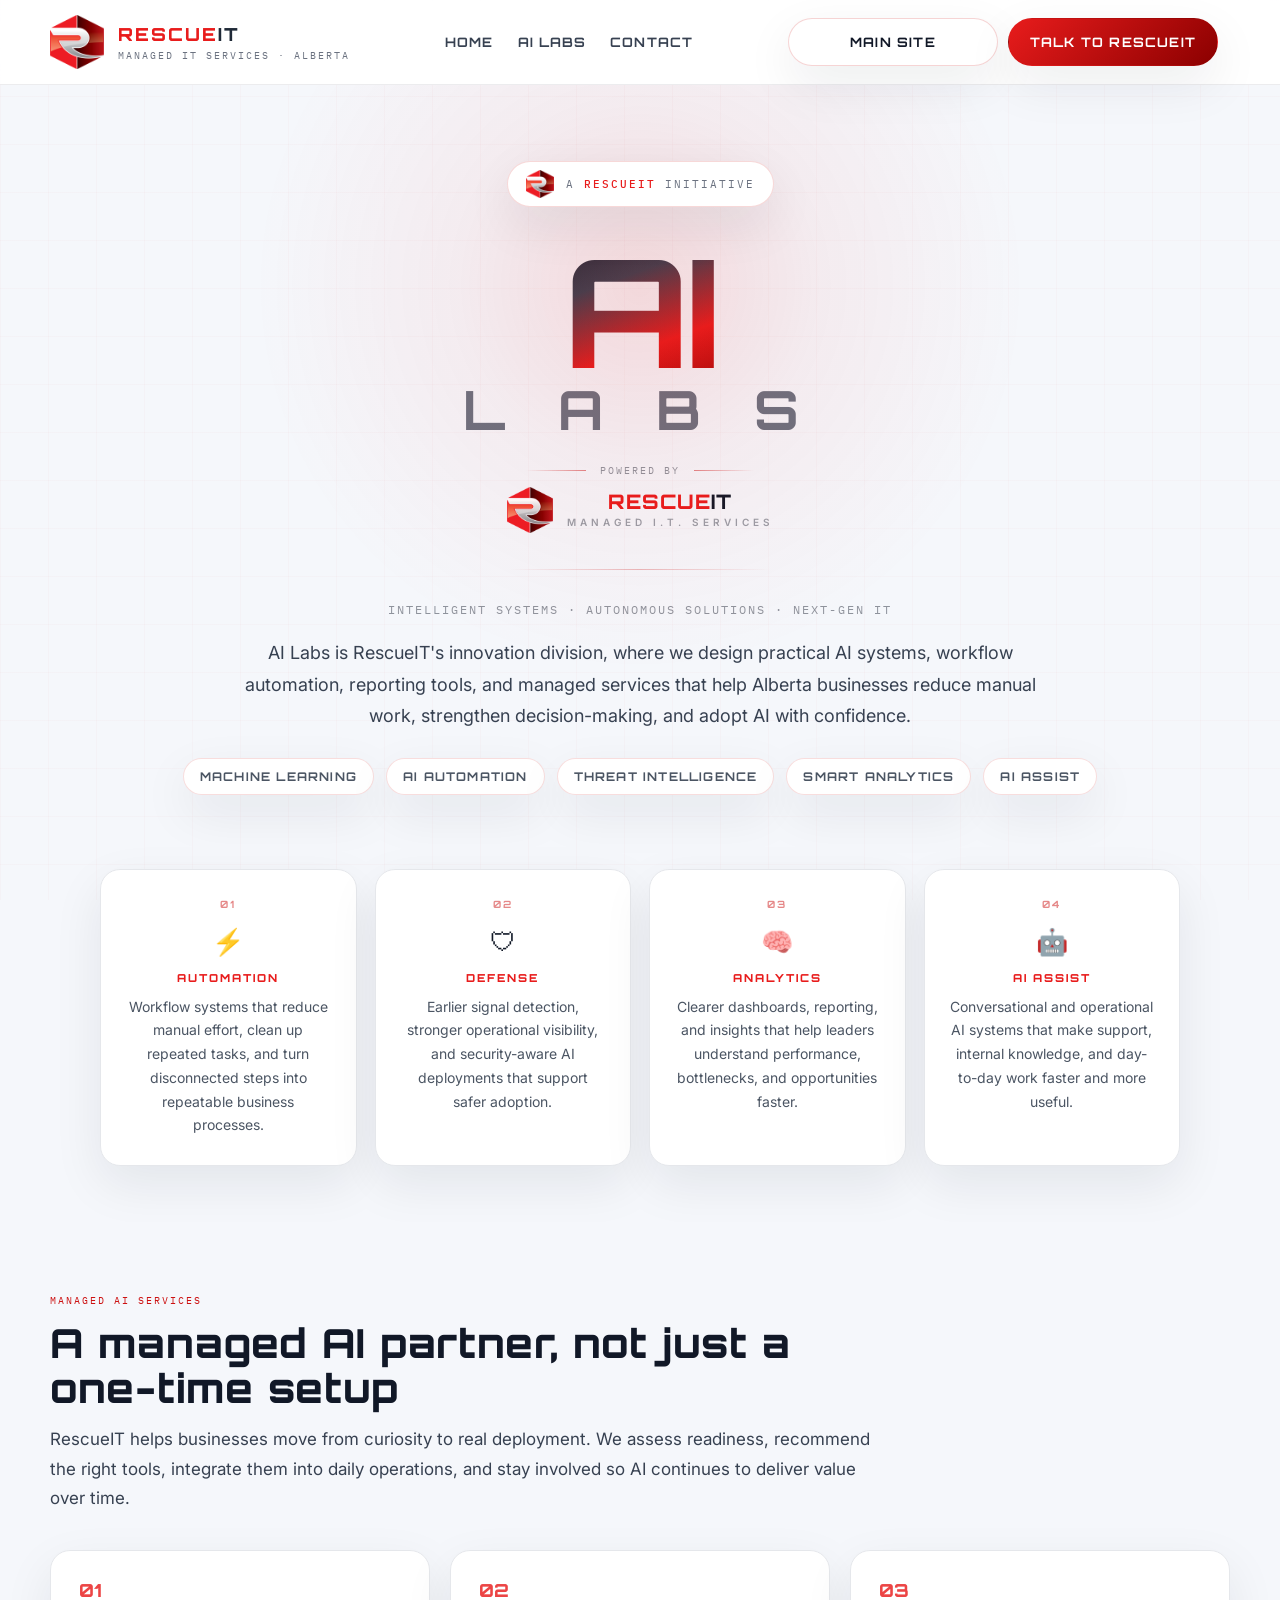
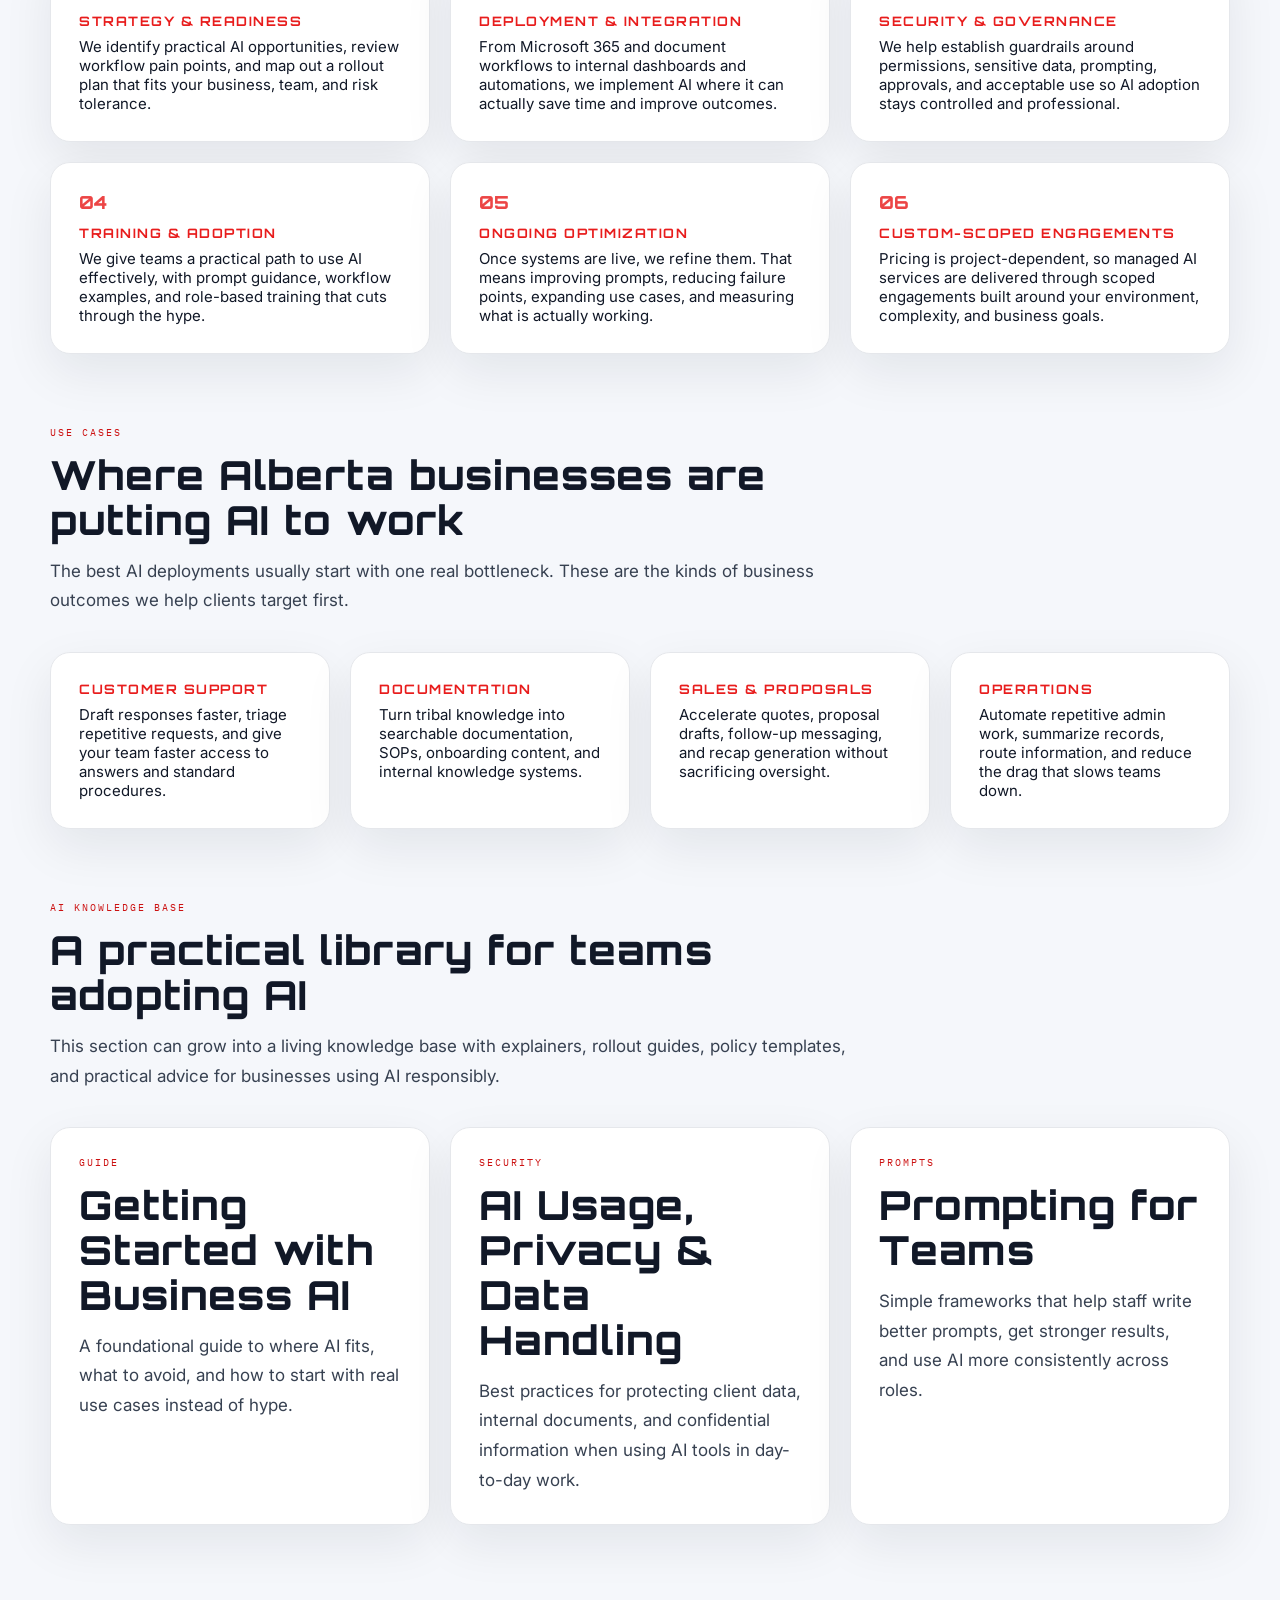
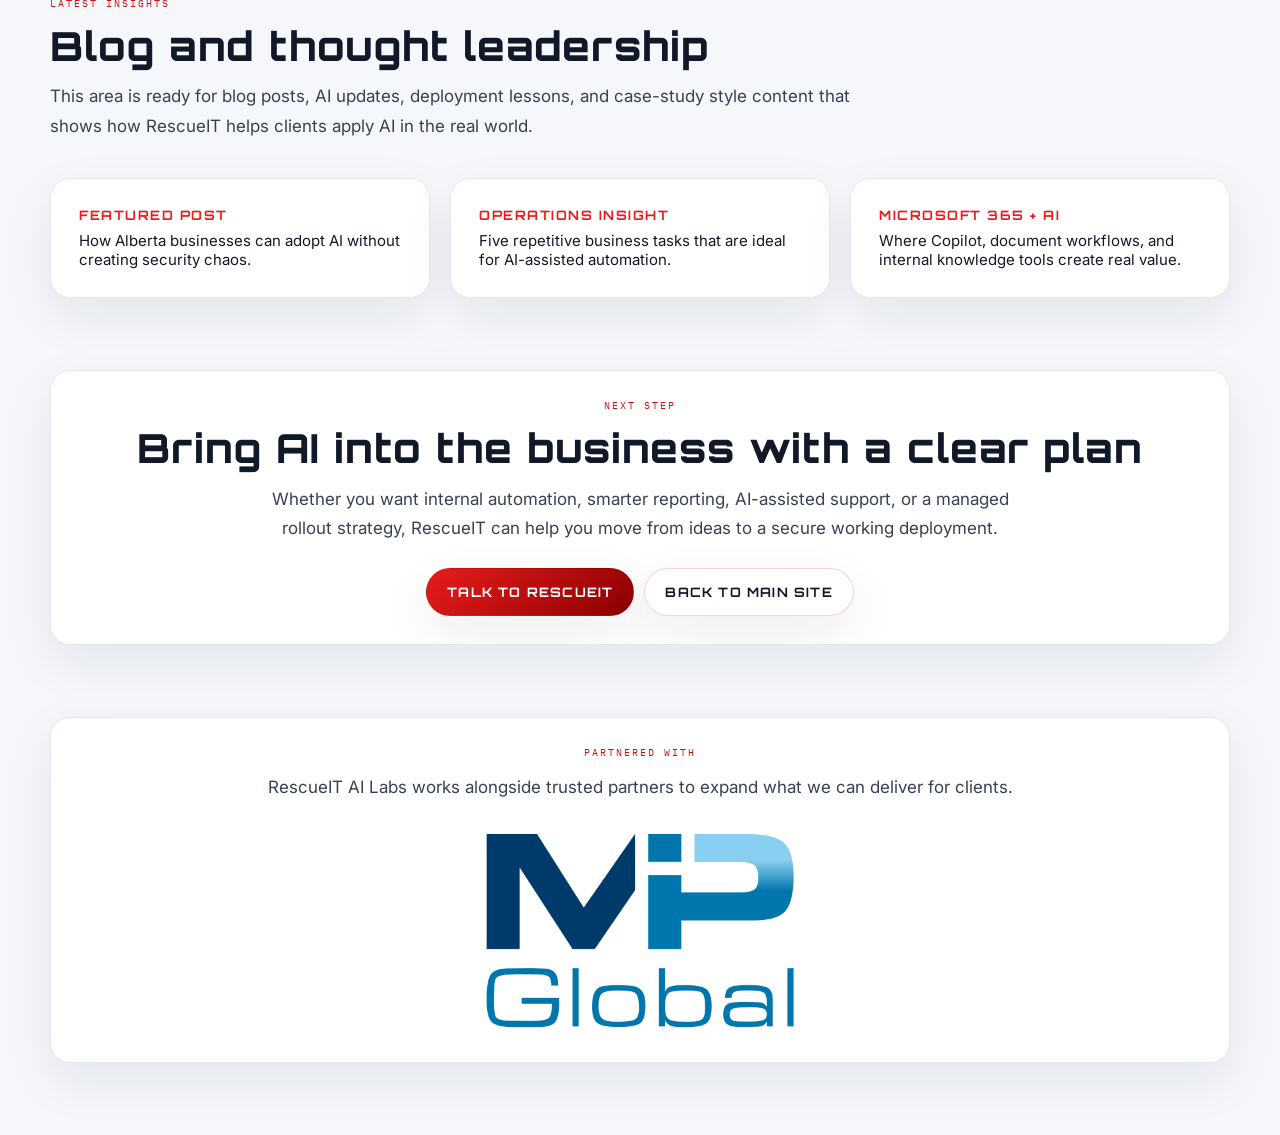
==== commit 9dc61def: "Add MP Global partner section to AI Labs page" ====
--- a/ai-labs.html
+++ b/ai-labs.html
@@ -147,6 +147,16 @@
         </div>
       </div>
     </section>
+
+    <section class="section" style="padding-top:0;">
+      <div class="container">
+        <div class="panel" style="text-align:center;">
+          <div class="panel-kicker">Partnered With</div>
+          <div class="panel-copy" style="margin-bottom:24px;">RescueIT AI Labs works alongside trusted partners to expand what we can deliver for clients.</div>
+          <img src="mp-global-logo.jpg" alt="MP Global logo" style="max-width:320px;width:100%;margin:0 auto;display:block;" />
+        </div>
+      </div>
+    </section>
   </div>
 </body>
 </html>
--- a/styles.css
+++ b/styles.css
@@ -6,7 +6,7 @@
 body::before{content:'';position:fixed;inset:0;background-image:linear-gradient(rgba(204,17,17,0.02) 1px, transparent 1px),linear-gradient(90deg, rgba(204,17,17,0.02) 1px, transparent 1px);background-size:48px 48px;pointer-events:none;z-index:0} a{color:inherit;text-decoration:none} img{max-width:100%;display:block}.shell{position:relative;z-index:2}.container{width:min(var(--max), calc(100% - 40px));margin:0 auto}
 .topbar{position:sticky;top:0;z-index:30;border-bottom:1px solid rgba(17,24,39,.08);background:rgba(255,255,255,.92);backdrop-filter:blur(12px)}.topbar-inner{min-height:84px;display:flex;align-items:center;justify-content:space-between;gap:24px}.brand{display:flex;align-items:center;gap:14px;min-width:0}.brand-logo{width:54px;height:54px;object-fit:contain}.brand-name{font-family:'Orbitron',sans-serif;font-weight:800;letter-spacing:2px;font-size:18px}.brand-name .r{color:var(--red-bright)}.brand-name .it{color:#1f2937}.brand-sub{font-family:'IBM Plex Mono',monospace;font-size:10px;letter-spacing:2px;text-transform:uppercase;color:var(--text-muted);margin-top:4px}
 .nav{display:flex;align-items:center;gap:24px;flex-wrap:wrap;justify-content:center}.nav a{font-family:'Orbitron',sans-serif;font-size:13px;font-weight:700;letter-spacing:1.1px;text-transform:uppercase;color:var(--text-soft);transition:color .25s ease}.nav a:hover{color:var(--red)}
-.cta-group{display:flex;gap:10px;flex-wrap:wrap;justify-content:flex-end;align-items:center}.topbar .cta-group .btn{width:210px !important;max-width:210px !important;flex-shrink:0}.btn{font-family:'Orbitron',sans-serif;display:inline-flex;align-items:center;justify-content:center;min-height:48px;padding:0 20px;border:1px solid rgba(204,17,17,0.18);background:#fff;color:var(--text);font-size:13px;font-weight:700;letter-spacing:1.2px;text-transform:uppercase;transition:all .25s ease;box-shadow:var(--shadow);border-radius:999px;text-align:center;white-space:nowrap}.btn:hover{border-color:var(--red-bright);transform:translateY(-1px);box-shadow:0 8px 24px rgba(204,17,17,0.15)}.btn.primary{background:linear-gradient(135deg,var(--red-bright),var(--red-dark));border-color:transparent;color:#fff}.btn.primary:hover{box-shadow:0 8px 24px rgba(204,17,17,0.3)}
+.cta-group{display:flex;gap:10px;flex-wrap:wrap;justify-content:flex-end;align-items:center}.topbar .cta-group{padding-right:12px}.topbar .cta-group .btn{width:210px !important;max-width:210px !important;flex-shrink:0}.btn{font-family:'Orbitron',sans-serif;display:inline-flex;align-items:center;justify-content:center;min-height:48px;padding:0 20px;border:1px solid rgba(204,17,17,0.18);background:#fff;color:var(--text);font-size:13px;font-weight:700;letter-spacing:1.2px;text-transform:uppercase;transition:all .25s ease;box-shadow:var(--shadow);border-radius:999px;text-align:center;white-space:nowrap}.btn:hover{border-color:var(--red-bright);transform:translateY(-1px);box-shadow:0 8px 24px rgba(204,17,17,0.15)}.btn.primary{background:linear-gradient(135deg,var(--red-bright),var(--red-dark));border-color:transparent;color:#fff}.btn.primary:hover{box-shadow:0 8px 24px rgba(204,17,17,0.3)}
 .hero{padding:82px 0 56px;position:relative;overflow:hidden}.hero::before{content:'';position:absolute;top:-140px;right:-120px;width:520px;height:520px;border-radius:50%;background:radial-gradient(circle, rgba(232,28,28,.14) 0%, rgba(232,28,28,.05) 32%, transparent 72%)}.hero-grid{display:grid;grid-template-columns:1.08fr .92fr;gap:48px;align-items:center}.eyebrow{display:inline-flex;align-items:center;gap:10px;padding:8px 20px;border:1px solid #d0ced4;background:transparent;font-family:'IBM Plex Mono',monospace;font-size:12px;letter-spacing:3px;text-transform:uppercase;color:#3a3a4a;margin-bottom:22px;box-shadow:none;border-radius:25px}.eyebrow strong{color:#e63946;font-weight:400}
 h1{font-family:'Orbitron',sans-serif;font-size:clamp(42px,7vw,80px);line-height:1.05;letter-spacing:0px;margin-bottom:20px;max-width:11ch;color:#1a1a2e;font-weight:800;text-transform:lowercase}.h1-line1{color:#1a1a2e}.h1-line2{color:#7d1a2e}.h1-line3{color:#e63946}.h1-line4{color:#1a1a2e}.hero-copy{max-width:720px;font-size:20px;line-height:1.7;color:var(--text-soft);margin-bottom:28px}.hero-list{display:flex;flex-wrap:wrap;gap:12px;margin-bottom:28px}.hero-pill{font-family:'Orbitron',sans-serif;padding:10px 16px;border:1px solid rgba(204,17,17,0.14);background:#fff;font-size:12px;letter-spacing:1.2px;font-weight:700;text-transform:uppercase;color:#4b5563;box-shadow:var(--shadow);border-radius:999px}
 .panel-grid{display:grid;grid-template-columns:1fr 1fr;gap:12px;margin-top:18px}.panel-mini{padding:16px;border:1px solid var(--line);border-radius:16px;background:#fbfcff}.panel-mini .panel-kicker{margin-bottom:8px}.panel-mini-text{font-weight:700;line-height:1.5;color:var(--text-soft);font-size:14px}
@@ -58,8 +58,9 @@
   .nav a{white-space:nowrap;font-size:11px}
   
   /* CTA buttons - stack vertically on mobile */
-  .cta-group{flex-direction:column;gap:10px;width:100%}
-  .btn{width:100%;min-height:50px;font-size:12px;padding:0 20px}
+  .cta-group{flex-direction:column;gap:10px;width:100%;align-items:center}
+  .btn{width:100%;min-height:50px;font-size:12px;padding:0 20px;max-width:100%}
+  .topbar .cta-group .btn{width:min(210px, calc(100vw - 48px)) !important;max-width:min(210px, calc(100vw - 48px)) !important}
   
   /* Hero section */
   .hero{padding:48px 0 36px}
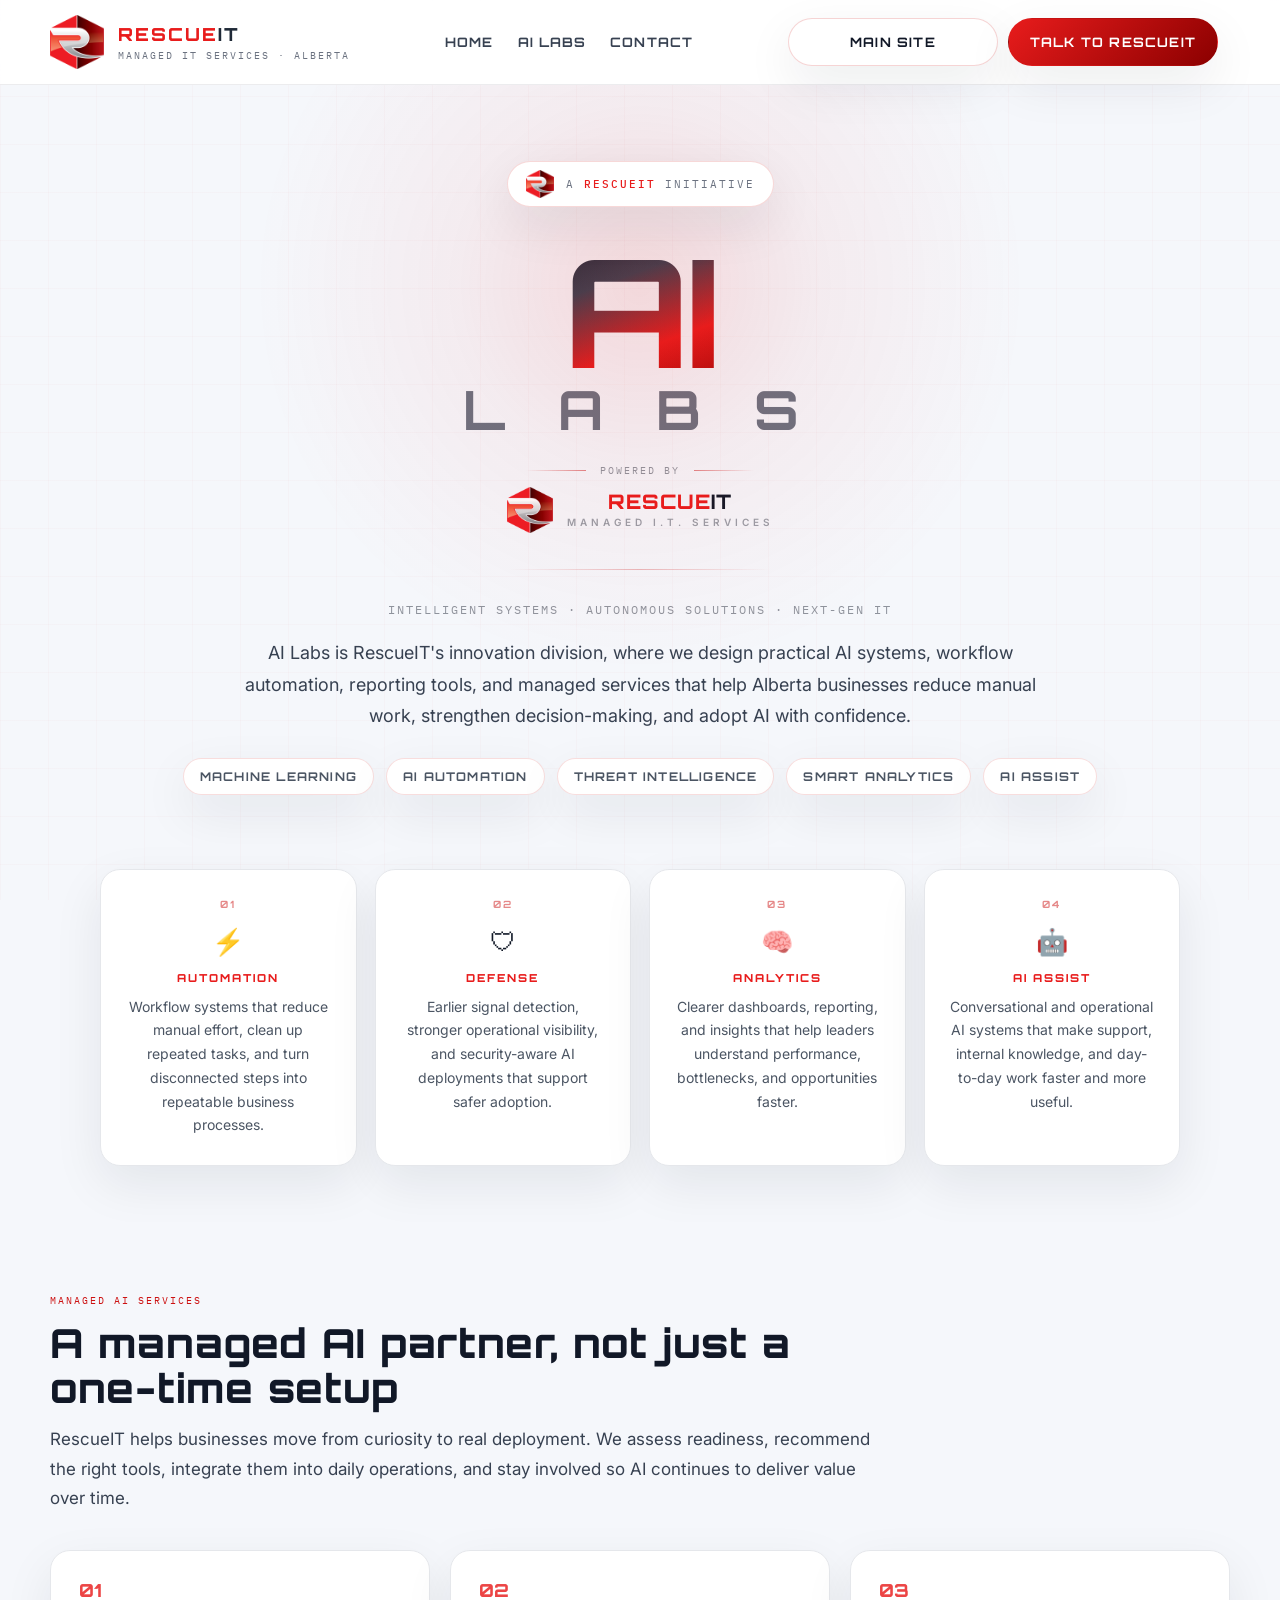
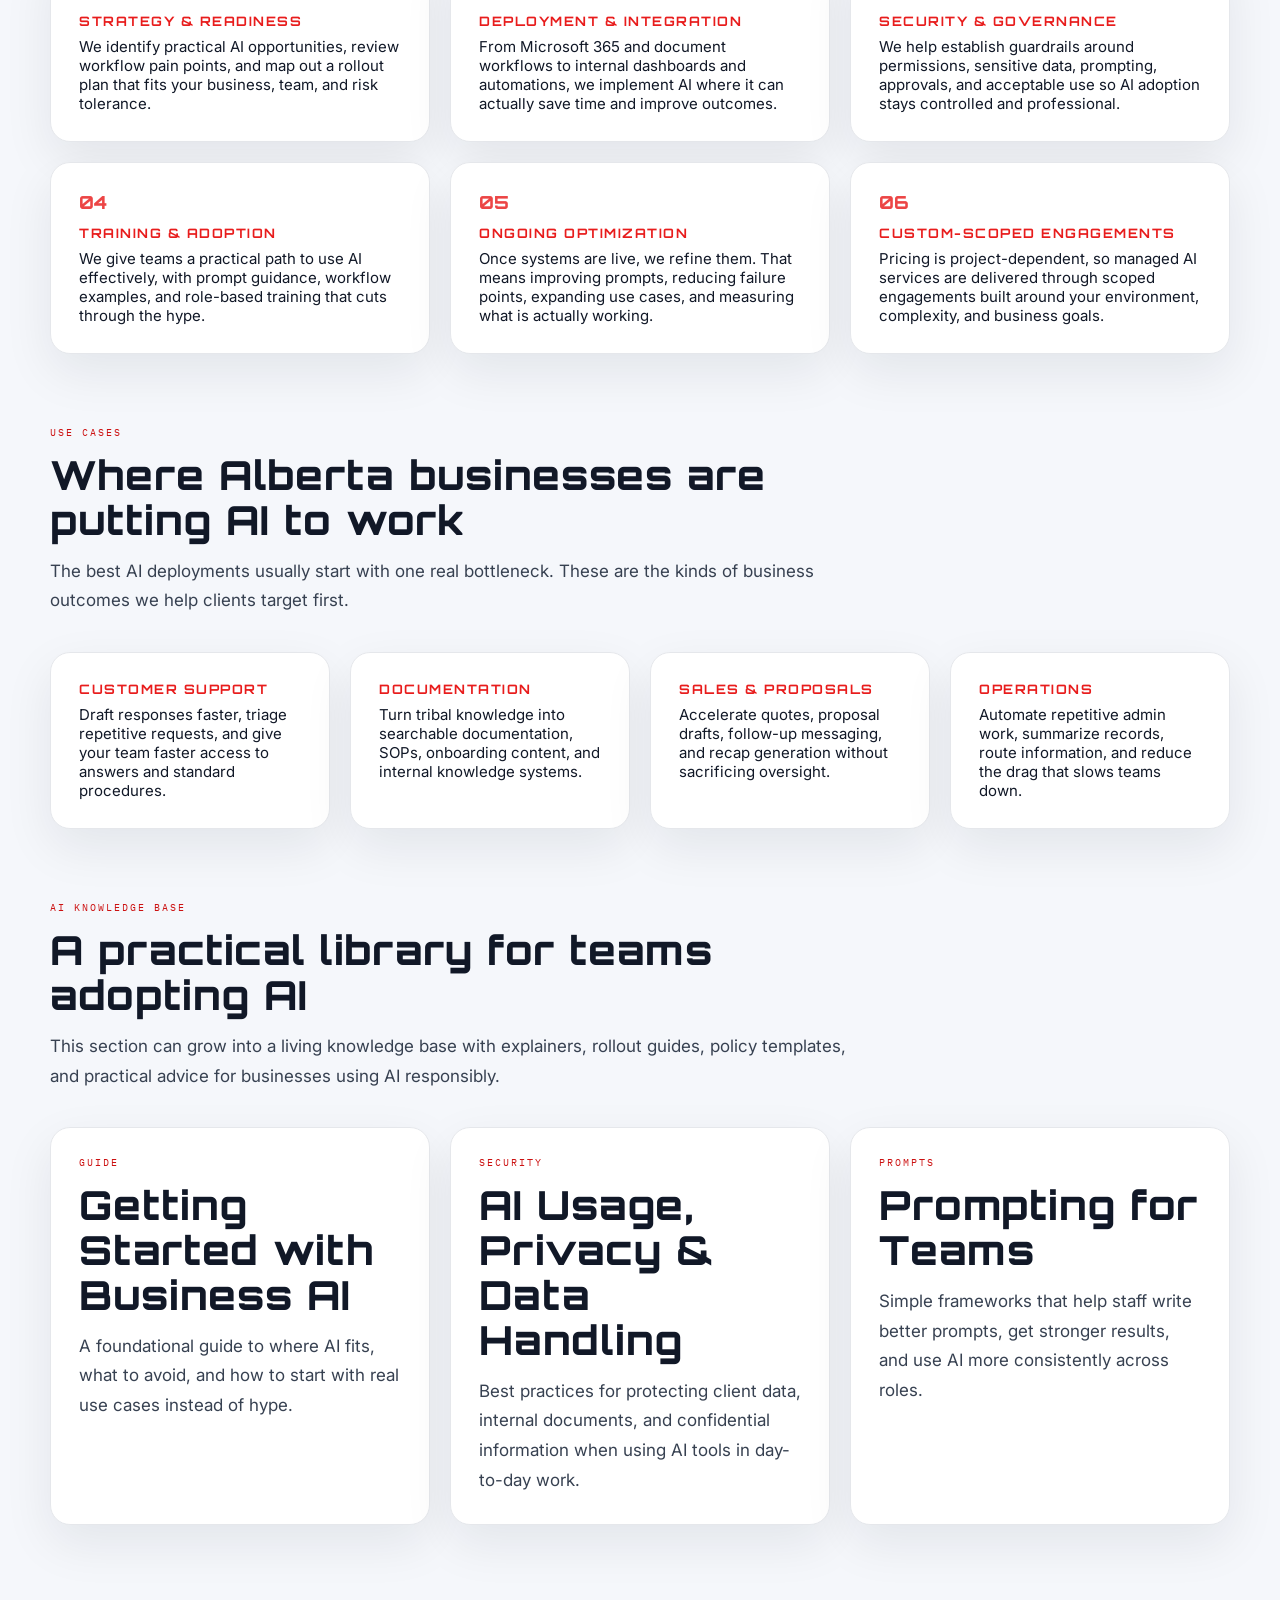
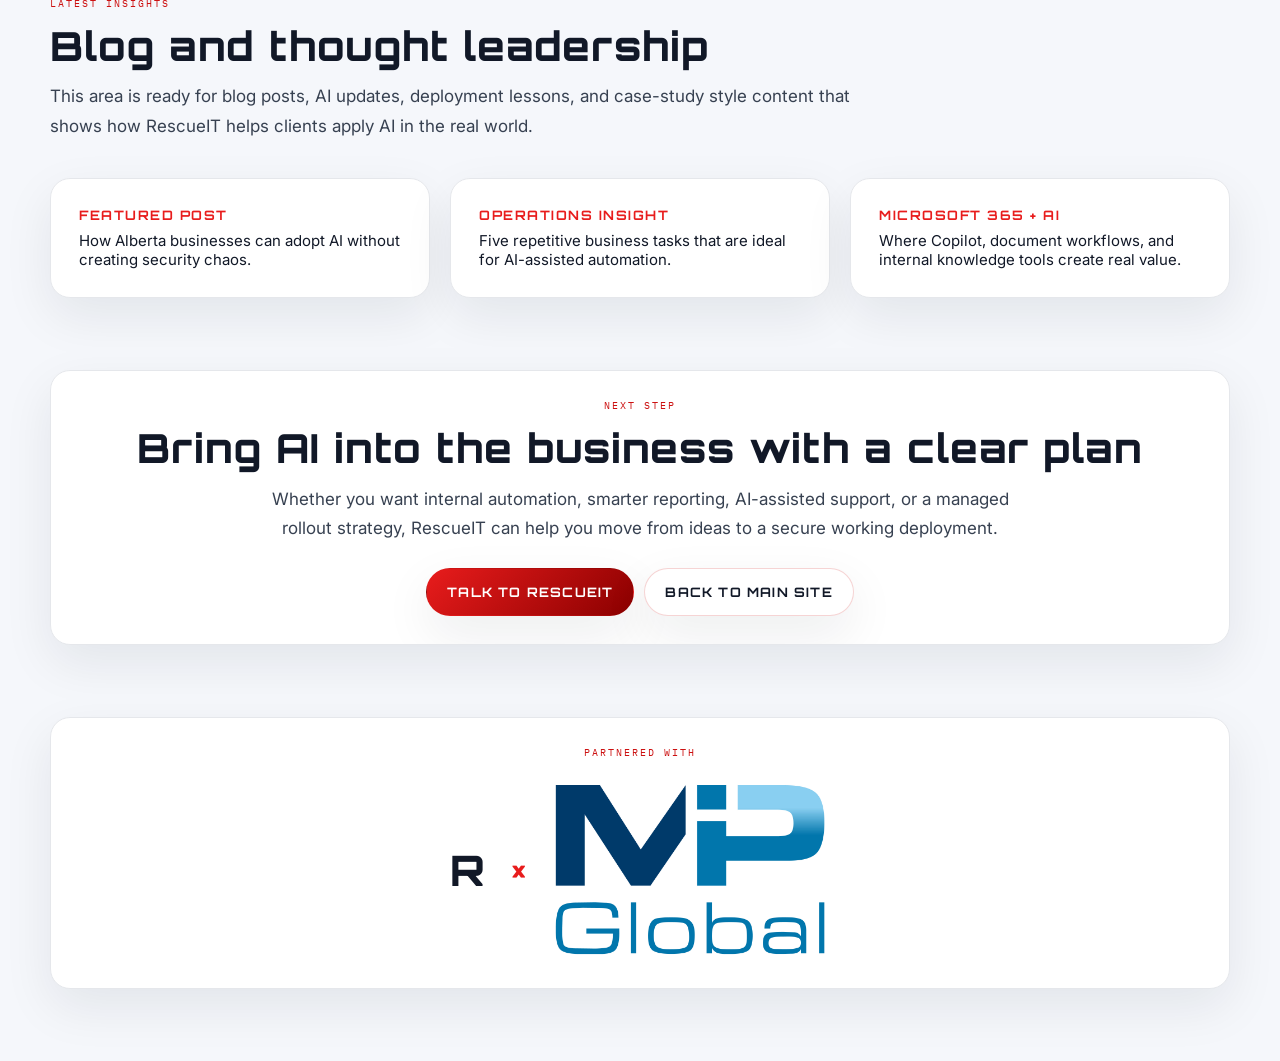
==== commit 87ae1e46: "Restyle MP Global partner section" ====
--- a/ai-labs.html
+++ b/ai-labs.html
@@ -151,9 +151,12 @@
     <section class="section" style="padding-top:0;">
       <div class="container">
         <div class="panel" style="text-align:center;">
-          <div class="panel-kicker">Partnered With</div>
-          <div class="panel-copy" style="margin-bottom:24px;">RescueIT AI Labs works alongside trusted partners to expand what we can deliver for clients.</div>
-          <img src="mp-global-logo.jpg" alt="MP Global logo" style="max-width:320px;width:100%;margin:0 auto;display:block;" />
+          <div class="panel-kicker" style="text-align:center;">Partnered With</div>
+          <div style="display:flex;align-items:center;justify-content:center;gap:24px;flex-wrap:wrap;margin-top:20px;">
+            <div style="font-family:'Orbitron',sans-serif;font-size:42px;font-weight:800;letter-spacing:2px;color:#111827;">R</div>
+            <div style="font-family:'Orbitron',sans-serif;font-size:28px;font-weight:700;color:#e81c1c;">×</div>
+            <img src="mp-global-logo.jpg" alt="MP Global logo" style="max-width:280px;width:100%;display:block;" />
+          </div>
         </div>
       </div>
     </section>
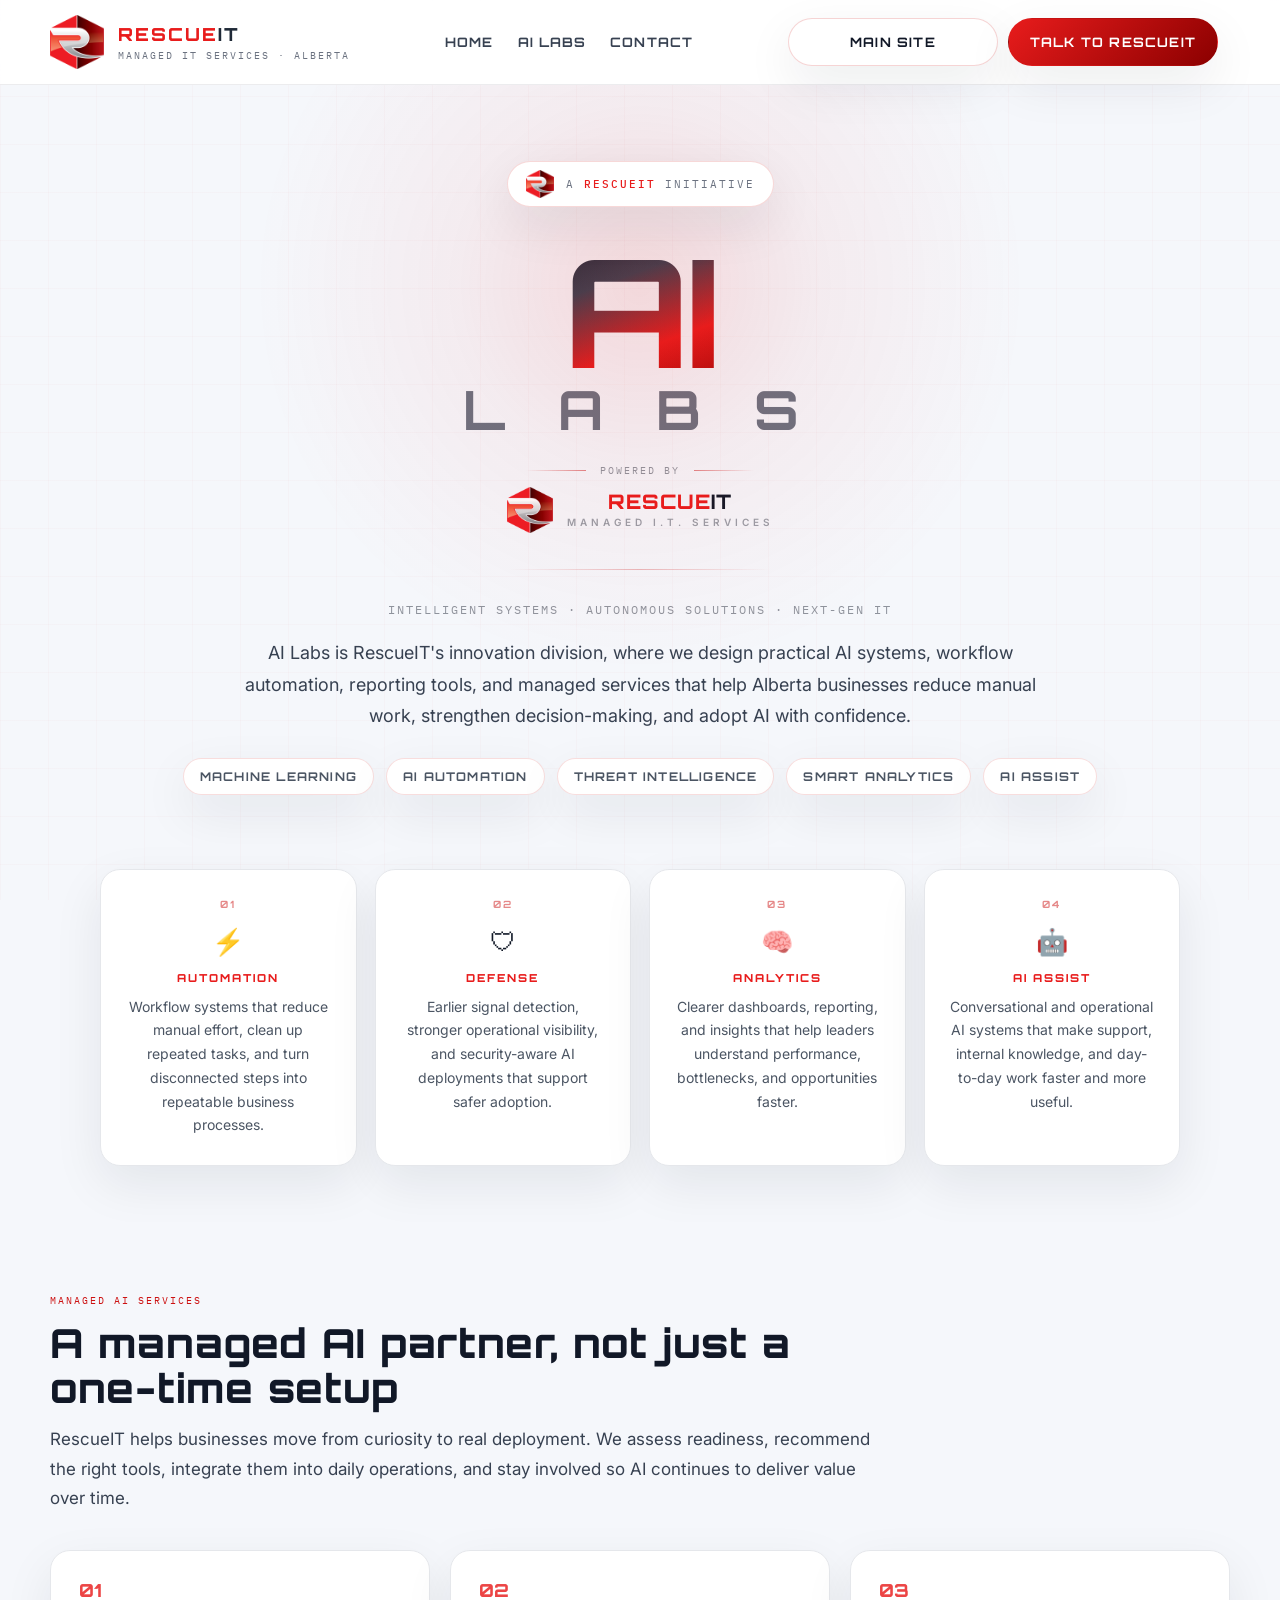
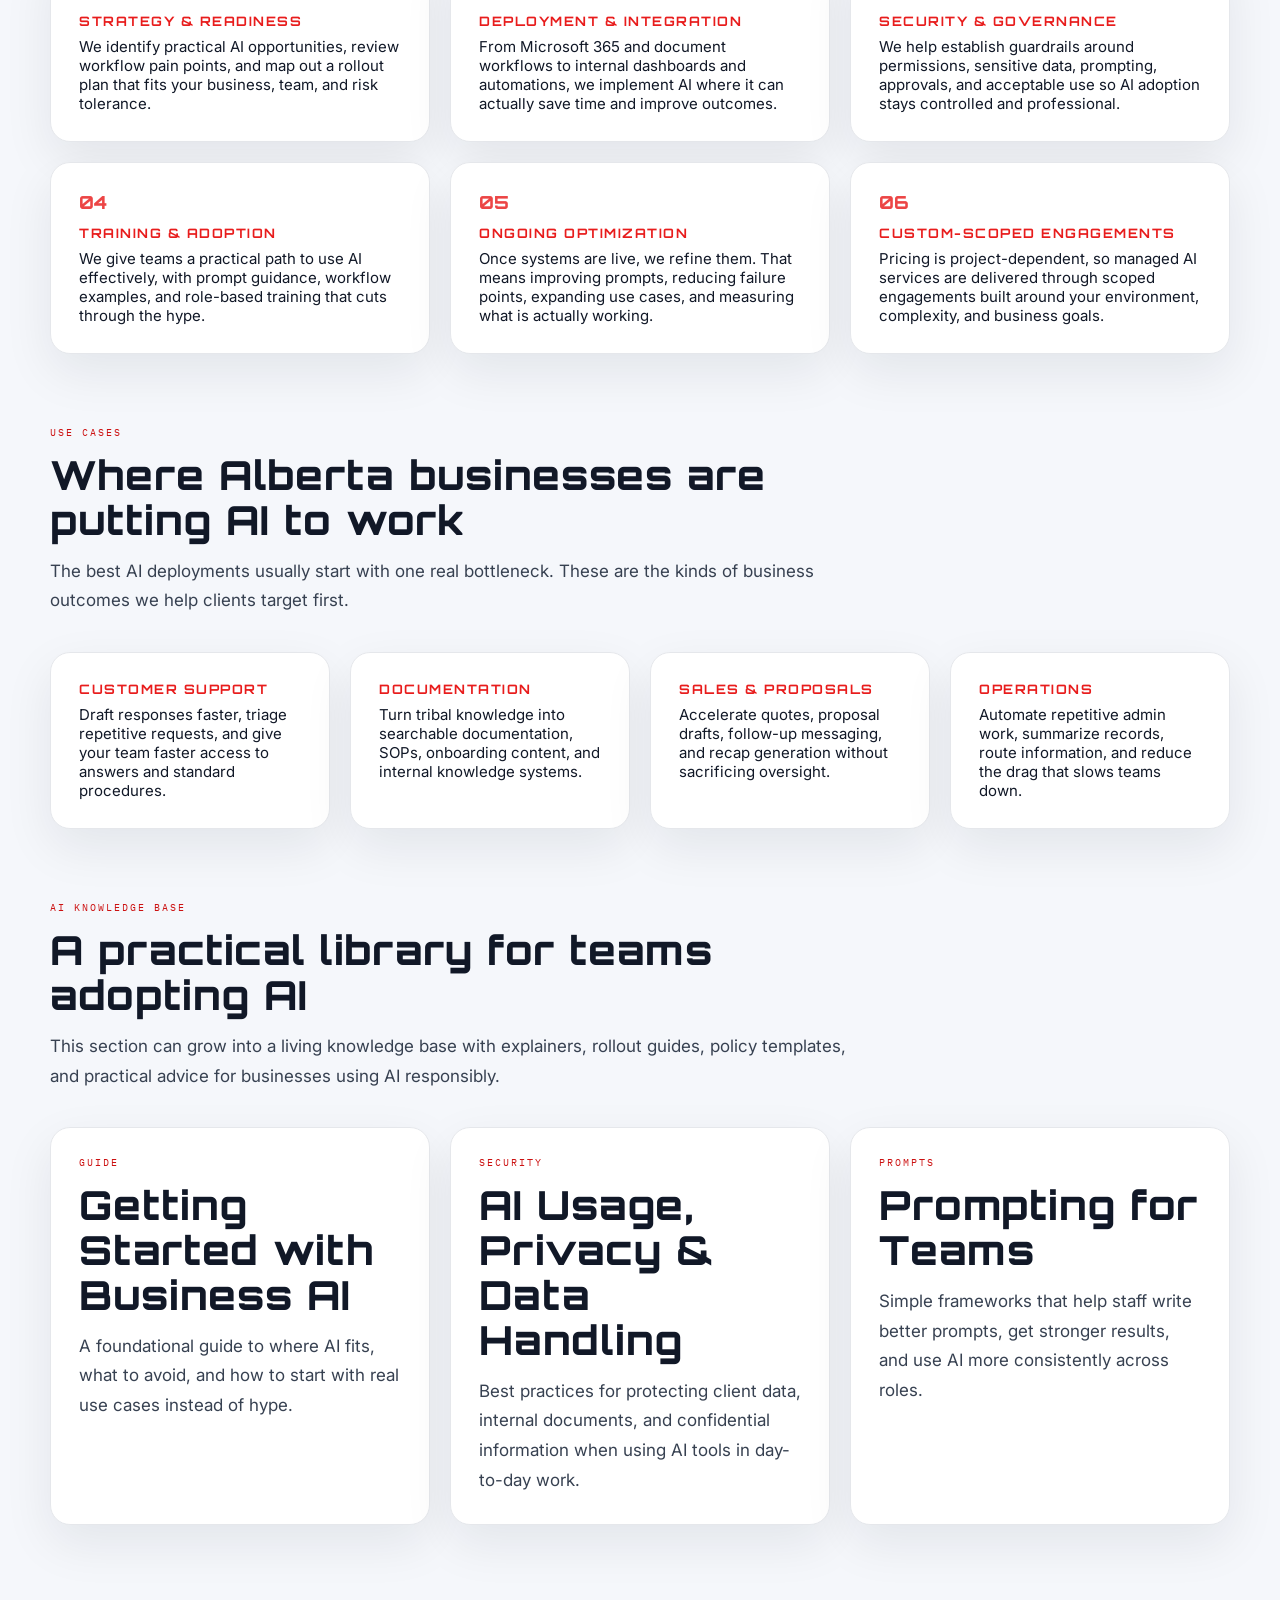
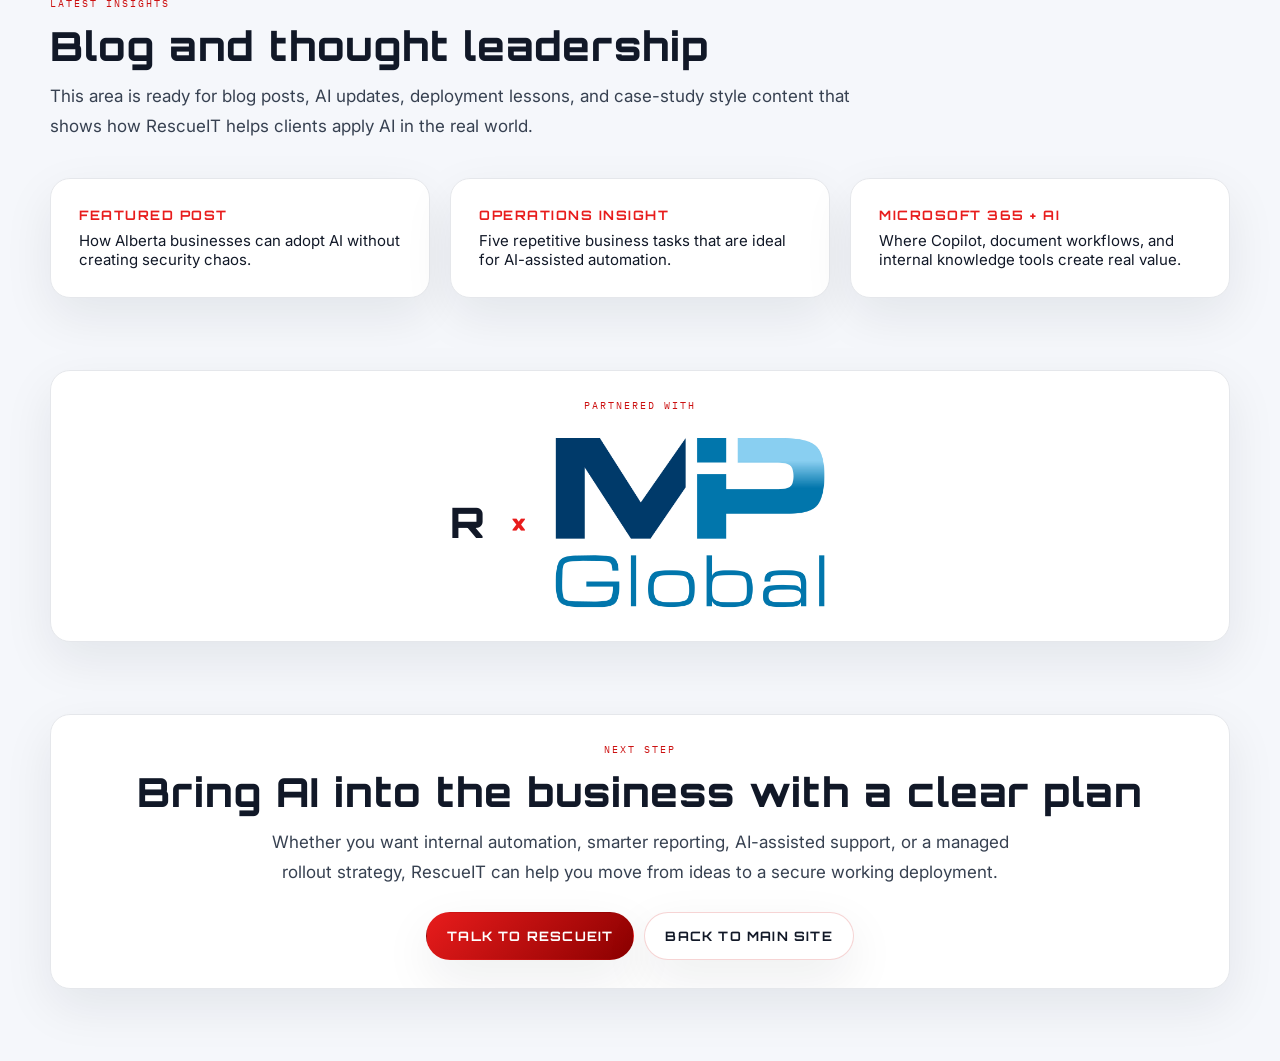
==== commit 8288cdd8: "Move partner section above next step CTA" ====
--- a/ai-labs.html
+++ b/ai-labs.html
@@ -140,17 +140,6 @@
     <section class="section" style="padding-top:0;">
       <div class="container">
         <div class="panel" style="text-align:center;">
-          <div class="panel-kicker">Next Step</div>
-          <div class="panel-title">Bring AI into the business with a clear plan</div>
-          <div class="panel-copy" style="max-width:760px;margin:0 auto 24px;">Whether you want internal automation, smarter reporting, AI-assisted support, or a managed rollout strategy, RescueIT can help you move from ideas to a secure working deployment.</div>
-          <div class="cta-group" style="justify-content:center;"><a class="btn primary" href="index.html#contact">Talk to RescueIT</a><a class="btn" href="index.html">Back to Main Site</a></div>
-        </div>
-      </div>
-    </section>
-
-    <section class="section" style="padding-top:0;">
-      <div class="container">
-        <div class="panel" style="text-align:center;">
           <div class="panel-kicker" style="text-align:center;">Partnered With</div>
           <div style="display:flex;align-items:center;justify-content:center;gap:24px;flex-wrap:wrap;margin-top:20px;">
             <div style="font-family:'Orbitron',sans-serif;font-size:42px;font-weight:800;letter-spacing:2px;color:#111827;">R</div>
@@ -160,6 +149,17 @@
         </div>
       </div>
     </section>
+
+    <section class="section" style="padding-top:0;">
+      <div class="container">
+        <div class="panel" style="text-align:center;">
+          <div class="panel-kicker">Next Step</div>
+          <div class="panel-title">Bring AI into the business with a clear plan</div>
+          <div class="panel-copy" style="max-width:760px;margin:0 auto 24px;">Whether you want internal automation, smarter reporting, AI-assisted support, or a managed rollout strategy, RescueIT can help you move from ideas to a secure working deployment.</div>
+          <div class="cta-group" style="justify-content:center;"><a class="btn primary" href="index.html#contact">Talk to RescueIT</a><a class="btn" href="index.html">Back to Main Site</a></div>
+        </div>
+      </div>
+    </section>
   </div>
 </body>
 </html>
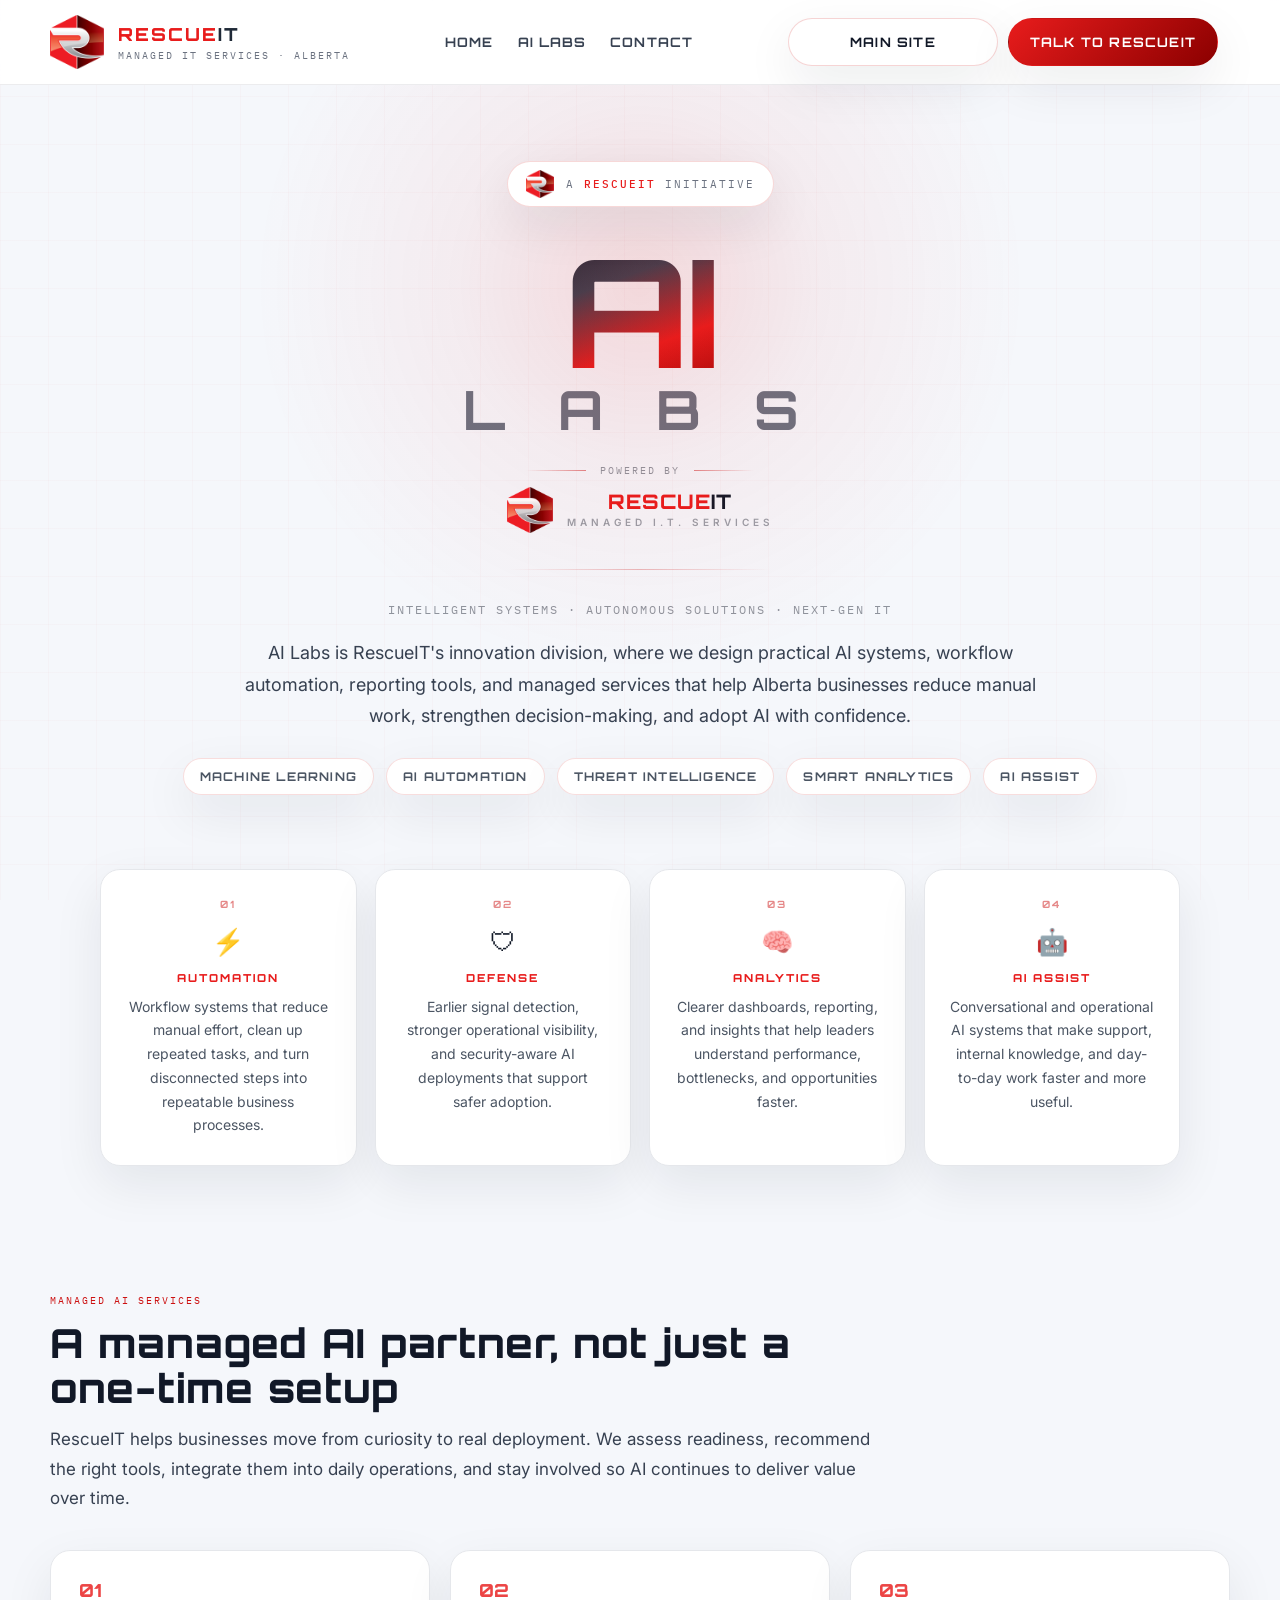
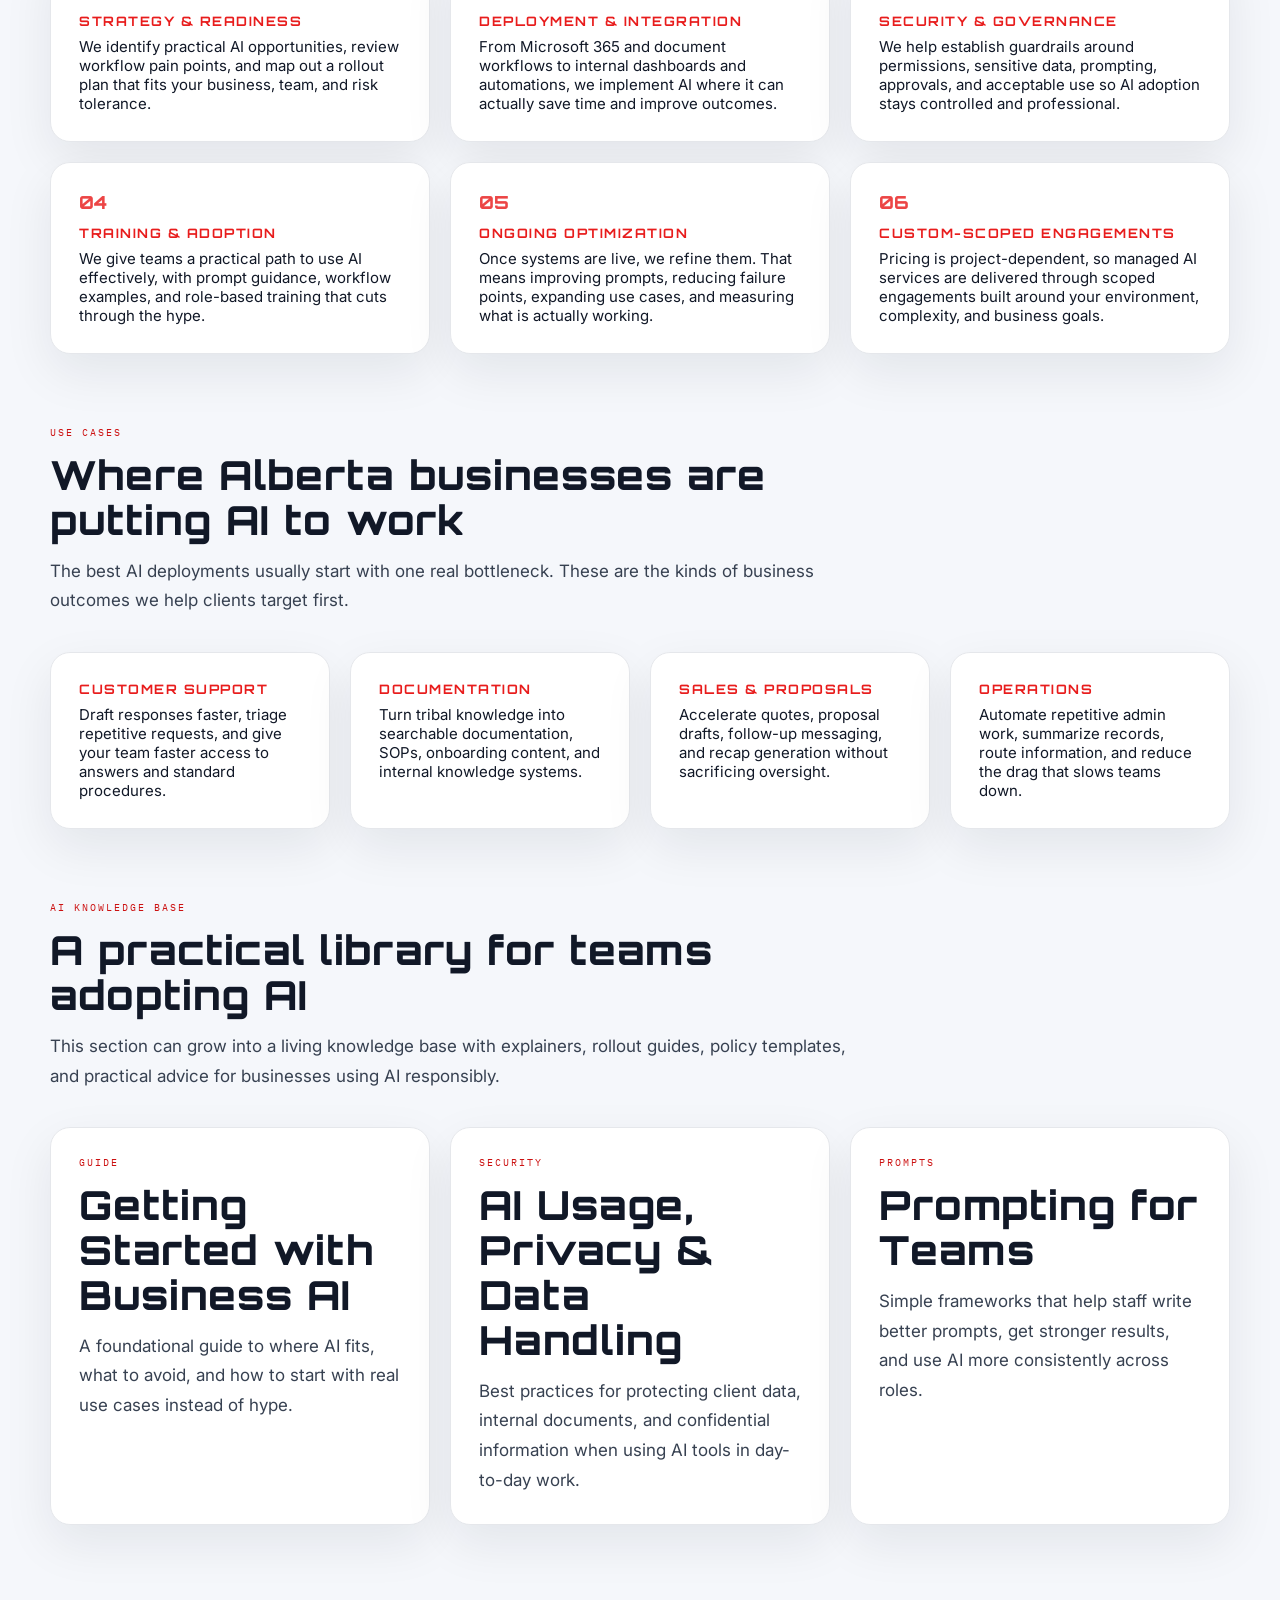
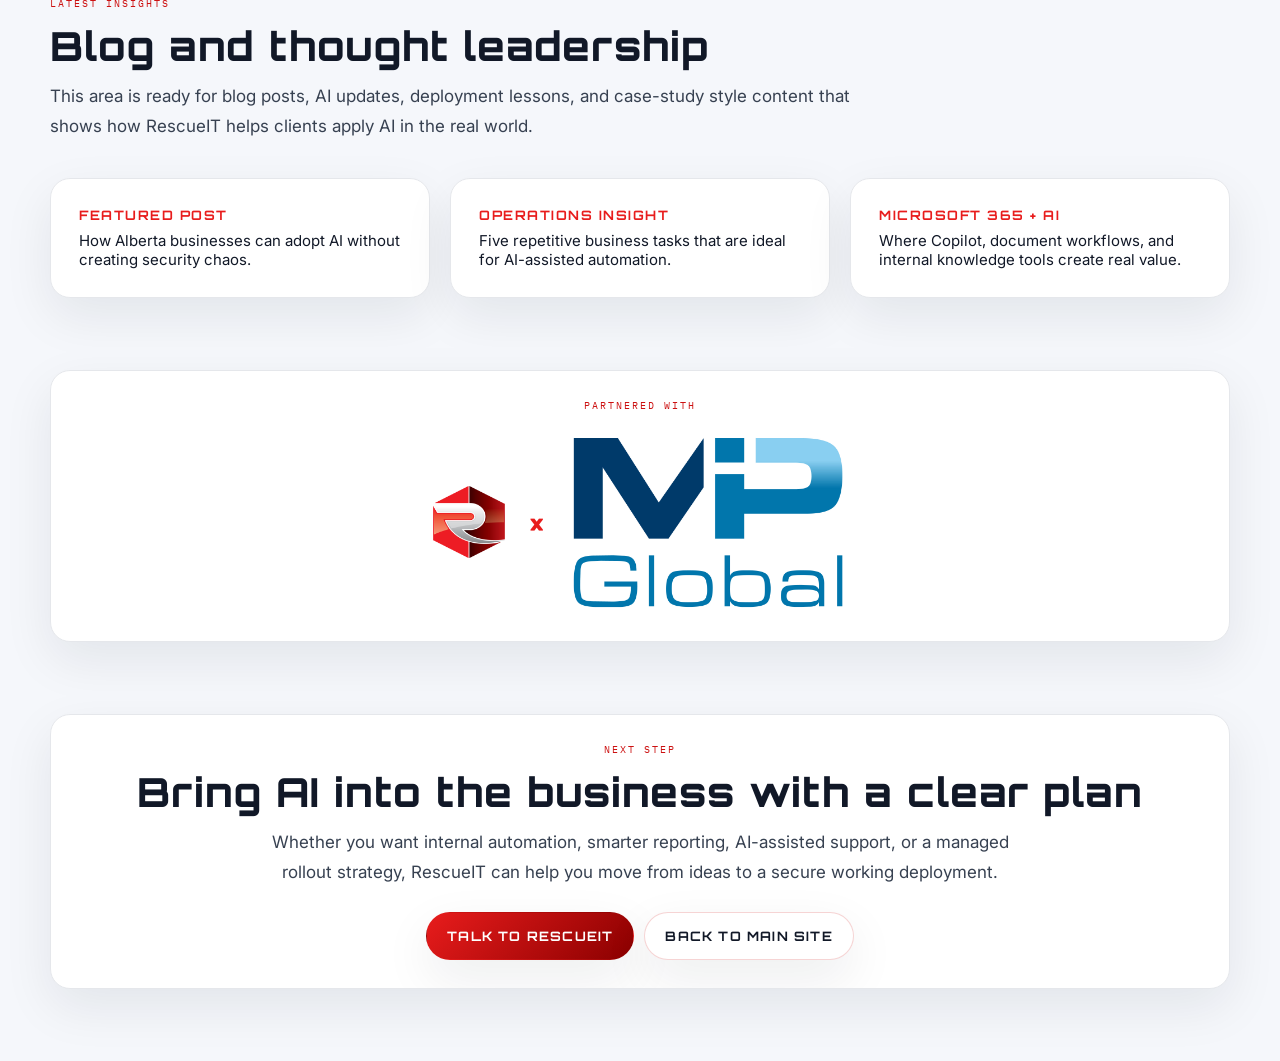
==== commit fbc437a8: "Use RescueIT logo in partner section" ====
--- a/ai-labs.html
+++ b/ai-labs.html
@@ -142,7 +142,7 @@
         <div class="panel" style="text-align:center;">
           <div class="panel-kicker" style="text-align:center;">Partnered With</div>
           <div style="display:flex;align-items:center;justify-content:center;gap:24px;flex-wrap:wrap;margin-top:20px;">
-            <div style="font-family:'Orbitron',sans-serif;font-size:42px;font-weight:800;letter-spacing:2px;color:#111827;">R</div>
+            <img src="logo.png" alt="RescueIT logo" style="width:72px;height:72px;object-fit:contain;display:block;" />
             <div style="font-family:'Orbitron',sans-serif;font-size:28px;font-weight:700;color:#e81c1c;">×</div>
             <img src="mp-global-logo.jpg" alt="MP Global logo" style="max-width:280px;width:100%;display:block;" />
           </div>
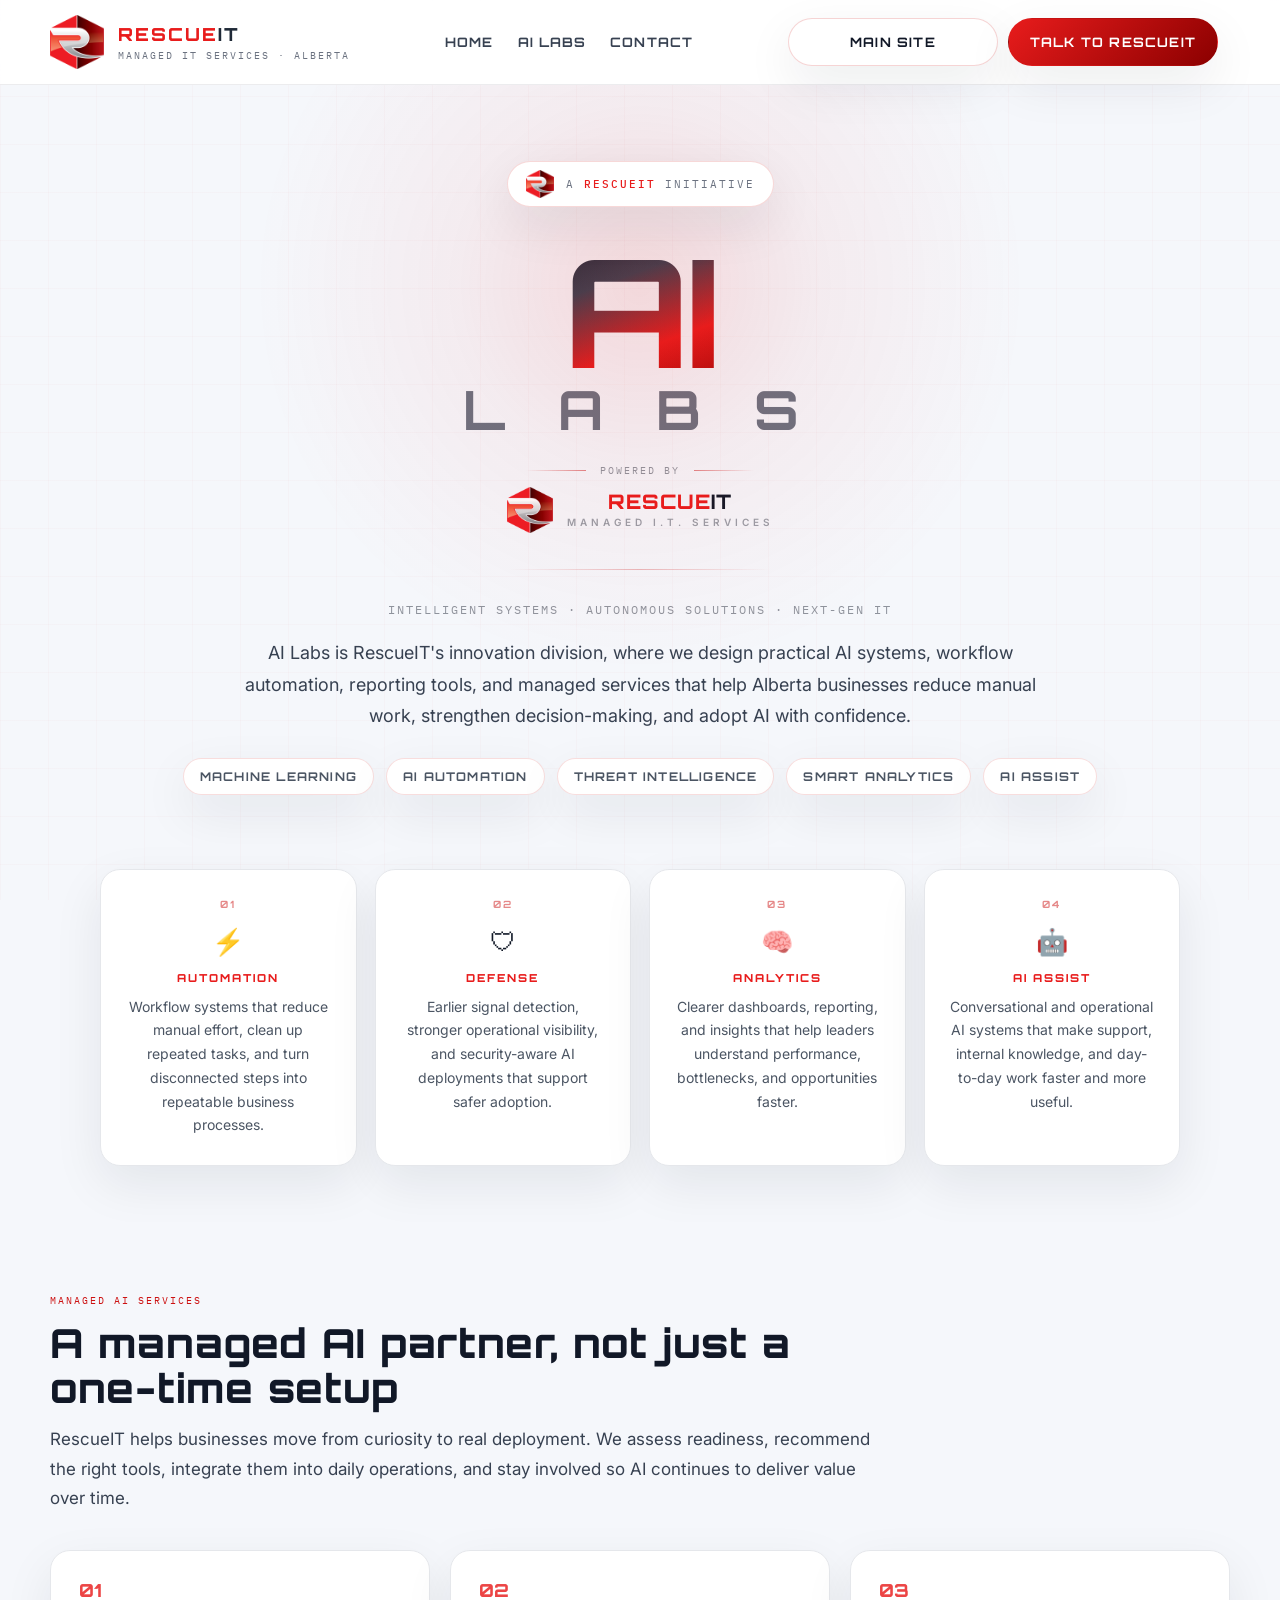
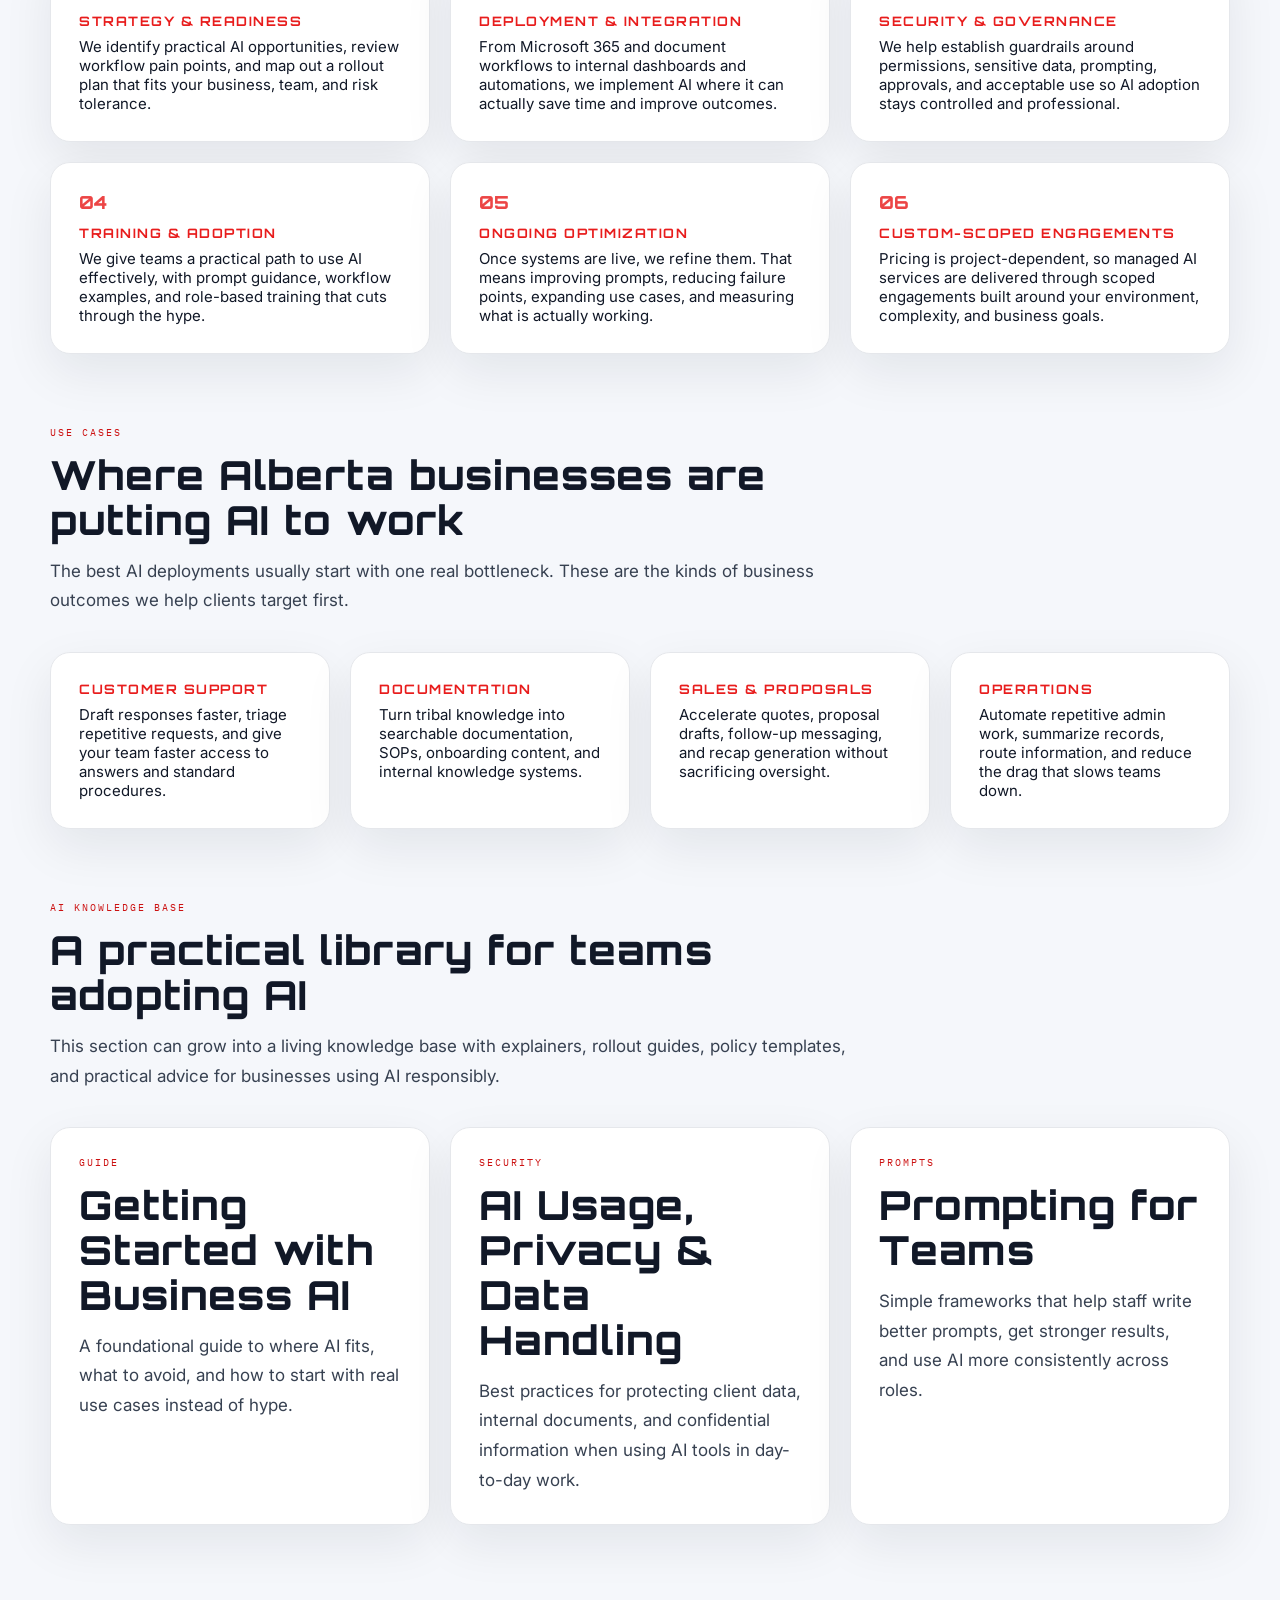
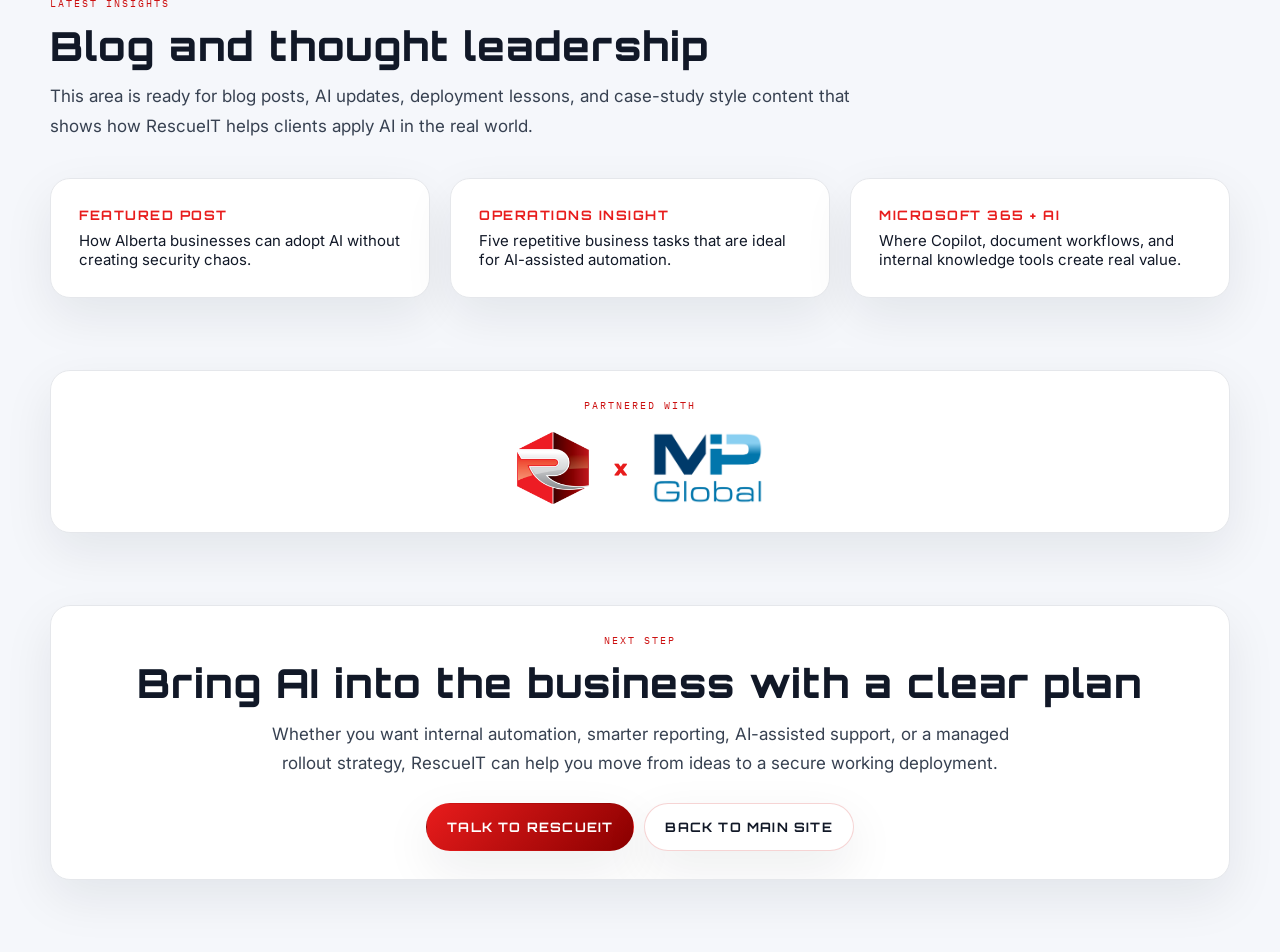
==== commit f85c61a8: "Match partner logo heights" ====
--- a/ai-labs.html
+++ b/ai-labs.html
@@ -142,9 +142,9 @@
         <div class="panel" style="text-align:center;">
           <div class="panel-kicker" style="text-align:center;">Partnered With</div>
           <div style="display:flex;align-items:center;justify-content:center;gap:24px;flex-wrap:wrap;margin-top:20px;">
-            <img src="logo.png" alt="RescueIT logo" style="width:72px;height:72px;object-fit:contain;display:block;" />
+            <img src="logo.png" alt="RescueIT logo" style="height:72px;width:auto;object-fit:contain;display:block;" />
             <div style="font-family:'Orbitron',sans-serif;font-size:28px;font-weight:700;color:#e81c1c;">×</div>
-            <img src="mp-global-logo.jpg" alt="MP Global logo" style="max-width:280px;width:100%;display:block;" />
+            <img src="mp-global-logo.jpg" alt="MP Global logo" style="height:72px;width:auto;object-fit:contain;display:block;" />
           </div>
         </div>
       </div>
